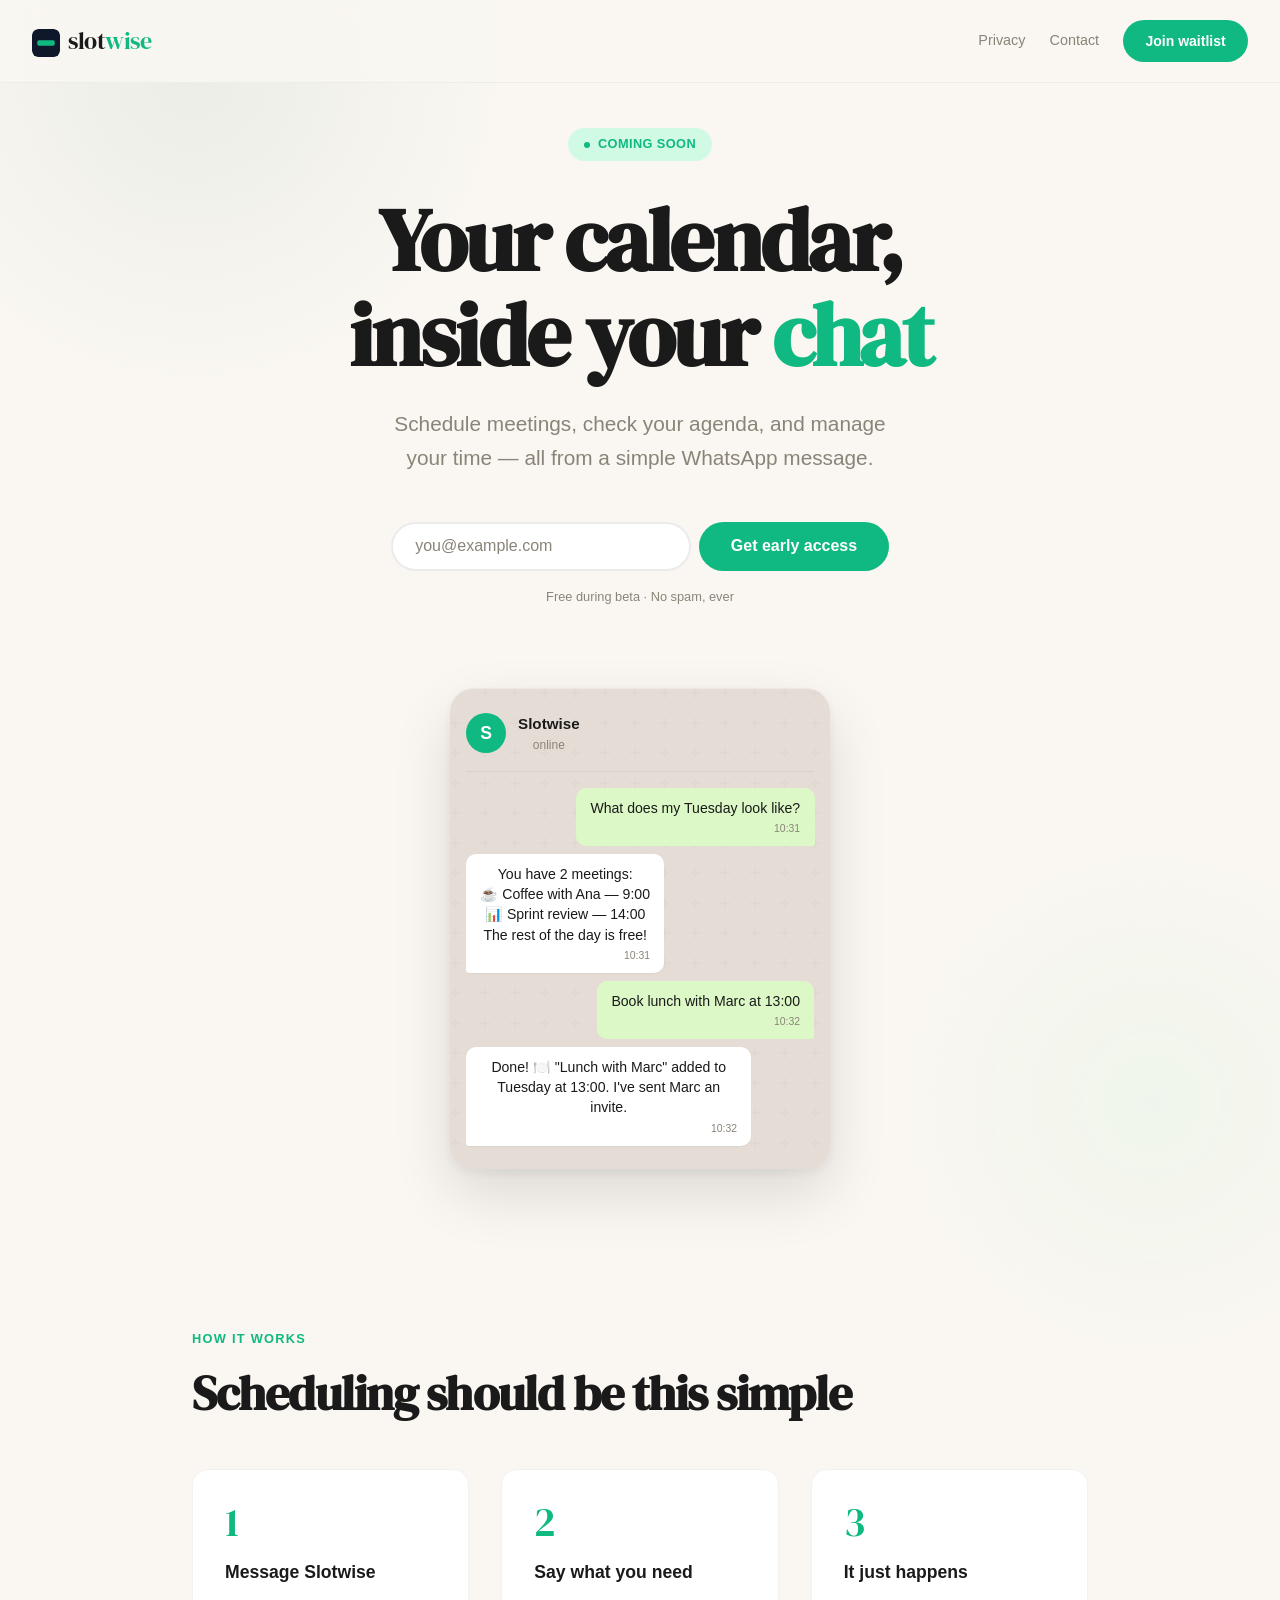
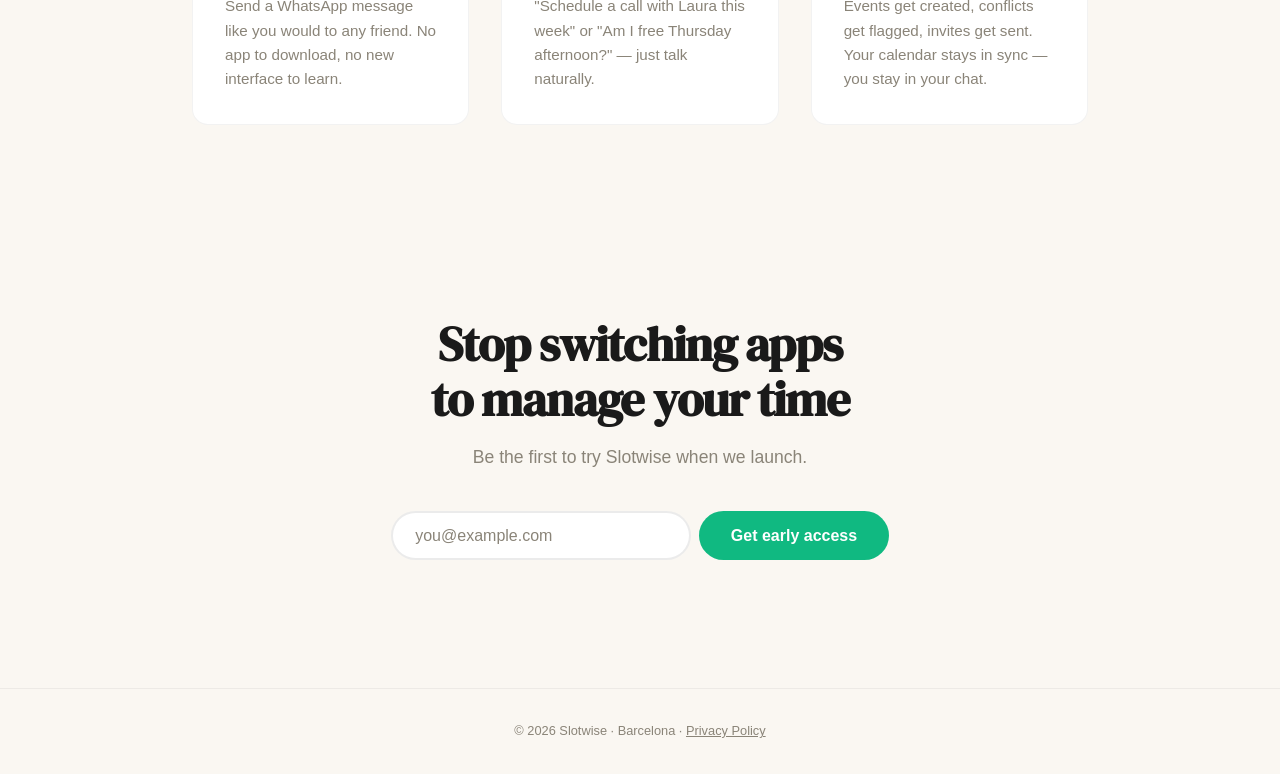
==== index.html @ 58f53f9e "Fix logo: inline SVG to avoid path issues on GitHub Pages Co-Authored-By: Claude Opus 4.6 <noreply@a" ====
<!DOCTYPE html>
<html lang="en">
<head>
<meta charset="UTF-8">
<meta name="viewport" content="width=device-width, initial-scale=1.0">
<title>Slotwise — Your calendar, inside your chat</title>
<meta name="description" content="Slotwise is a WhatsApp scheduling assistant that makes booking effortless. Join the waitlist.">
<link rel="preconnect" href="https://fonts.googleapis.com">
<link rel="preconnect" href="https://fonts.gstatic.com" crossorigin>
<link href="https://fonts.googleapis.com/css2?family=DM+Serif+Display&family=General+Sans:wght@400;500;600&display=swap" rel="stylesheet">
<style>
  *, *::before, *::after { margin: 0; padding: 0; box-sizing: border-box; }

  :root {
    --bg: #FAF7F2;
    --fg: #1A1A1A;
    --accent: #10B981;
    --accent-light: #D1FAE5;
    --accent-hover: #059669;
    --muted: #8A8478;
    --card: #FFFFFF;
    --chat-green: #DCF8C6;
    --chat-white: #FFFFFF;
    --radius: 16px;
    --font-display: 'DM Serif Display', serif;
    --font-body: 'General Sans', -apple-system, sans-serif;
  }

  html { scroll-behavior: smooth; }

  body {
    font-family: var(--font-body);
    background: var(--bg);
    color: var(--fg);
    line-height: 1.6;
    overflow-x: hidden;
  }

  /* ── NAV ── */
  nav {
    position: fixed;
    top: 0; left: 0; right: 0;
    z-index: 100;
    padding: 1.25rem 2rem;
    display: flex;
    align-items: center;
    justify-content: space-between;
    background: rgba(250, 247, 242, 0.85);
    backdrop-filter: blur(16px);
    -webkit-backdrop-filter: blur(16px);
    border-bottom: 1px solid rgba(0,0,0,0.04);
  }

  .logo {
    font-family: var(--font-display);
    font-size: 1.5rem;
    color: var(--fg);
    text-decoration: none;
    letter-spacing: -0.02em;
  }

  .logo span { color: var(--accent); }
  .logo-icon { width: 28px; height: 28px; vertical-align: middle; margin-right: 0.5rem; border-radius: 6px; }

  .nav-links {
    display: flex;
    align-items: center;
    gap: 1.5rem;
  }

  .nav-link {
    font-family: var(--font-body);
    font-size: 0.9rem;
    font-weight: 500;
    color: var(--muted);
    text-decoration: none;
    transition: color 0.2s;
  }
  .nav-link:hover { color: var(--fg); }

  .nav-cta {
    font-family: var(--font-body);
    font-weight: 600;
    font-size: 0.875rem;
    background: var(--accent);
    color: #fff;
    border: none;
    padding: 0.6rem 1.4rem;
    border-radius: 100px;
    cursor: pointer;
    text-decoration: none;
    transition: background 0.2s, transform 0.15s;
  }

  .nav-cta:hover { background: var(--accent-hover); transform: translateY(-1px); }

  /* ── HERO ── */
  .hero {
    min-height: 100vh;
    display: flex;
    flex-direction: column;
    align-items: center;
    justify-content: center;
    text-align: center;
    padding: 8rem 2rem 4rem;
    position: relative;
  }

  .hero::before {
    content: '';
    position: absolute;
    top: -20%; left: -10%;
    width: 50vw; height: 50vw;
    background: radial-gradient(circle, rgba(45,106,79,0.07) 0%, transparent 70%);
    border-radius: 50%;
    pointer-events: none;
    animation: drift 20s ease-in-out infinite;
  }

  .hero::after {
    content: '';
    position: absolute;
    bottom: -10%; right: -10%;
    width: 40vw; height: 40vw;
    background: radial-gradient(circle, rgba(216,243,220,0.3) 0%, transparent 70%);
    border-radius: 50%;
    pointer-events: none;
    animation: drift 25s ease-in-out infinite reverse;
  }

  @keyframes drift {
    0%, 100% { transform: translate(0, 0); }
    50% { transform: translate(30px, -20px); }
  }

  .badge {
    display: inline-flex;
    align-items: center;
    gap: 0.5rem;
    background: var(--accent-light);
    color: var(--accent);
    font-weight: 600;
    font-size: 0.8rem;
    padding: 0.4rem 1rem;
    border-radius: 100px;
    margin-bottom: 2rem;
    letter-spacing: 0.03em;
    text-transform: uppercase;
    animation: fadeUp 0.6s ease both;
  }

  .badge::before {
    content: '';
    width: 6px; height: 6px;
    background: var(--accent);
    border-radius: 50%;
    animation: pulse 2s ease-in-out infinite;
  }

  @keyframes pulse {
    0%, 100% { opacity: 1; transform: scale(1); }
    50% { opacity: 0.5; transform: scale(1.4); }
  }

  h1 {
    font-family: var(--font-display);
    font-size: clamp(2.8rem, 7vw, 5.5rem);
    line-height: 1.08;
    letter-spacing: -0.03em;
    max-width: 800px;
    margin-bottom: 1.5rem;
    animation: fadeUp 0.6s 0.1s ease both;
  }

  h1 em {
    font-style: normal;
    color: var(--accent);
  }

  .hero-sub {
    font-size: clamp(1.05rem, 2vw, 1.3rem);
    color: var(--muted);
    max-width: 520px;
    margin-bottom: 3rem;
    animation: fadeUp 0.6s 0.2s ease both;
  }

  @keyframes fadeUp {
    from { opacity: 0; transform: translateY(24px); }
    to { opacity: 1; transform: translateY(0); }
  }

  /* ── WAITLIST FORM ── */
  .waitlist-form {
    display: flex;
    gap: 0.5rem;
    animation: fadeUp 0.6s 0.3s ease both;
    position: relative;
    z-index: 2;
  }

  .waitlist-form input {
    font-family: var(--font-body);
    font-size: 1rem;
    padding: 0.85rem 1.4rem;
    border: 2px solid rgba(0,0,0,0.08);
    border-radius: 100px;
    background: var(--card);
    color: var(--fg);
    width: 300px;
    outline: none;
    transition: border-color 0.2s, box-shadow 0.2s;
  }

  .waitlist-form input:focus {
    border-color: var(--accent);
    box-shadow: 0 0 0 4px rgba(45,106,79,0.1);
  }

  .waitlist-form input::placeholder { color: var(--muted); }

  .waitlist-form button {
    font-family: var(--font-body);
    font-weight: 600;
    font-size: 1rem;
    padding: 0.85rem 2rem;
    background: var(--accent);
    color: #fff;
    border: none;
    border-radius: 100px;
    cursor: pointer;
    transition: background 0.2s, transform 0.15s;
    white-space: nowrap;
  }

  .waitlist-form button:hover {
    background: var(--accent-hover);
    transform: translateY(-1px);
  }

  .form-note {
    font-size: 0.8rem;
    color: var(--muted);
    margin-top: 1rem;
    animation: fadeUp 0.6s 0.4s ease both;
  }

  .success-msg {
    display: none;
    background: var(--accent-light);
    color: var(--accent-hover);
    font-weight: 600;
    padding: 0.85rem 2rem;
    border-radius: 100px;
    font-size: 1rem;
    animation: fadeUp 0.3s ease both;
  }

  /* ── CHAT MOCKUP ── */
  .chat-preview {
    margin-top: 5rem;
    animation: fadeUp 0.6s 0.5s ease both;
    position: relative;
    z-index: 2;
  }

  .phone-frame {
    background: #E5DDD5;
    border-radius: 24px;
    padding: 1.5rem 1rem;
    max-width: 380px;
    margin: 0 auto;
    box-shadow:
      0 25px 60px rgba(0,0,0,0.12),
      0 4px 12px rgba(0,0,0,0.06),
      inset 0 1px 0 rgba(255,255,255,0.3);
    position: relative;
    overflow: hidden;
  }

  .phone-frame::before {
    content: '';
    position: absolute;
    inset: 0;
    background: url("data:image/svg+xml,%3Csvg width='60' height='60' viewBox='0 0 60 60' xmlns='http://www.w3.org/2000/svg'%3E%3Cg fill='none' fill-rule='evenodd'%3E%3Cg fill='%23000' fill-opacity='0.02'%3E%3Cpath d='M36 34v-4h-2v4h-4v2h4v4h2v-4h4v-2h-4zm0-30V0h-2v4h-4v2h4v4h2V6h4V4h-4zM6 34v-4H4v4H0v2h4v4h2v-4h4v-2H6zM6 4V0H4v4H0v2h4v4h2V6h4V4H6z'/%3E%3C/g%3E%3C/g%3E%3C/svg%3E");
    pointer-events: none;
  }

  .chat-header {
    display: flex;
    align-items: center;
    gap: 0.75rem;
    padding-bottom: 1rem;
    border-bottom: 1px solid rgba(0,0,0,0.06);
    margin-bottom: 1rem;
    position: relative;
  }

  .chat-avatar {
    width: 40px; height: 40px;
    background: var(--accent);
    border-radius: 50%;
    display: flex;
    align-items: center;
    justify-content: center;
    font-size: 1.1rem;
    color: #fff;
    font-weight: 600;
  }

  .chat-name {
    font-weight: 600;
    font-size: 0.95rem;
    color: var(--fg);
  }

  .chat-status {
    font-size: 0.75rem;
    color: var(--muted);
  }

  .messages { display: flex; flex-direction: column; gap: 0.5rem; }

  .msg {
    padding: 0.6rem 0.9rem;
    border-radius: 10px;
    font-size: 0.88rem;
    line-height: 1.45;
    max-width: 82%;
    position: relative;
    opacity: 0;
    animation: msgAppear 0.4s ease both;
  }

  .msg-user {
    background: var(--chat-green);
    align-self: flex-end;
    border-bottom-right-radius: 3px;
  }

  .msg-bot {
    background: var(--chat-white);
    align-self: flex-start;
    border-bottom-left-radius: 3px;
    box-shadow: 0 1px 1px rgba(0,0,0,0.04);
  }

  .msg:nth-child(1) { animation-delay: 0.8s; }
  .msg:nth-child(2) { animation-delay: 1.6s; }
  .msg:nth-child(3) { animation-delay: 2.6s; }
  .msg:nth-child(4) { animation-delay: 3.6s; }

  .msg-time {
    font-size: 0.65rem;
    color: var(--muted);
    text-align: right;
    margin-top: 0.2rem;
  }

  @keyframes msgAppear {
    from { opacity: 0; transform: translateY(8px) scale(0.97); }
    to { opacity: 1; transform: translateY(0) scale(1); }
  }

  /* ── HOW IT WORKS ── */
  .section {
    padding: 6rem 2rem;
    max-width: 960px;
    margin: 0 auto;
  }

  .section-label {
    font-weight: 600;
    font-size: 0.8rem;
    text-transform: uppercase;
    letter-spacing: 0.1em;
    color: var(--accent);
    margin-bottom: 1rem;
  }

  h2 {
    font-family: var(--font-display);
    font-size: clamp(2rem, 4vw, 3rem);
    letter-spacing: -0.02em;
    margin-bottom: 3rem;
    line-height: 1.15;
  }

  .steps {
    display: grid;
    grid-template-columns: repeat(auto-fit, minmax(250px, 1fr));
    gap: 2rem;
  }

  .step {
    background: var(--card);
    padding: 2rem;
    border-radius: var(--radius);
    border: 1px solid rgba(0,0,0,0.05);
    transition: transform 0.2s, box-shadow 0.2s;
  }

  .step:hover {
    transform: translateY(-4px);
    box-shadow: 0 12px 32px rgba(0,0,0,0.06);
  }

  .step-num {
    font-family: var(--font-display);
    font-size: 2.5rem;
    color: var(--accent);
    line-height: 1;
    margin-bottom: 1rem;
  }

  .step h3 {
    font-weight: 600;
    font-size: 1.1rem;
    margin-bottom: 0.5rem;
  }

  .step p {
    color: var(--muted);
    font-size: 0.95rem;
  }

  /* ── BOTTOM CTA ── */
  .bottom-cta {
    text-align: center;
    padding: 6rem 2rem 8rem;
  }

  .bottom-cta h2 {
    margin-bottom: 1rem;
  }

  .bottom-cta p {
    color: var(--muted);
    font-size: 1.1rem;
    margin-bottom: 2.5rem;
  }

  /* ── FOOTER ── */
  footer {
    text-align: center;
    padding: 2rem;
    font-size: 0.8rem;
    color: var(--muted);
    border-top: 1px solid rgba(0,0,0,0.05);
  }

  /* ── RESPONSIVE ── */
  @media (max-width: 600px) {
    .waitlist-form {
      flex-direction: column;
      width: 100%;
      max-width: 340px;
    }
    .waitlist-form input { width: 100%; }
    .phone-frame { max-width: 320px; }
    nav { padding: 1rem 1.25rem; }
  }
</style>
</head>
<body>

<nav>
  <a href="#" class="logo"><svg class="logo-icon" xmlns="http://www.w3.org/2000/svg" viewBox="0 0 80 80" width="28" height="28" role="img" aria-label="Slotwise"><rect width="80" height="80" rx="18" fill="#0F172A"/><rect x="15" y="32" width="50" height="16" rx="5" fill="#10B981"/></svg>slot<span>wise</span></a>
  <div class="nav-links">
    <a href="/privacy.html" class="nav-link">Privacy</a>
    <a href="/contact.html" class="nav-link">Contact</a>
    <a href="#waitlist" class="nav-cta">Join waitlist</a>
  </div>
</nav>

<section class="hero">
  <div class="badge">Coming soon</div>
  <h1>Your calendar,<br>inside your <em>chat</em></h1>
  <p class="hero-sub">Schedule meetings, check your agenda, and manage your time — all from a simple WhatsApp message.</p>

  <div id="waitlist">
    <form class="waitlist-form" id="waitlistForm" action="https://formspree.io/f/mpqoezrb" method="POST">
      <input type="email" name="email" placeholder="you@example.com" required autocomplete="email">
      <button type="submit">Get early access</button>
    </form>
    <div class="success-msg" id="successMsg">You're on the list! We'll be in touch soon.</div>
  </div>
  <p class="form-note">Free during beta · No spam, ever</p>

  <div class="chat-preview">
    <div class="phone-frame">
      <div class="chat-header">
        <div class="chat-avatar">S</div>
        <div>
          <div class="chat-name">Slotwise</div>
          <div class="chat-status">online</div>
        </div>
      </div>
      <div class="messages">
        <div class="msg msg-user">What does my Tuesday look like?<div class="msg-time">10:31</div></div>
        <div class="msg msg-bot">You have 2 meetings:<br>☕ Coffee with Ana — 9:00<br>📊 Sprint review — 14:00<br>The rest of the day is free!<div class="msg-time">10:31</div></div>
        <div class="msg msg-user">Book lunch with Marc at 13:00<div class="msg-time">10:32</div></div>
        <div class="msg msg-bot">Done! 🍽️ "Lunch with Marc" added to Tuesday at 13:00. I've sent Marc an invite.<div class="msg-time">10:32</div></div>
      </div>
    </div>
  </div>
</section>

<section class="section">
  <div class="section-label">How it works</div>
  <h2>Scheduling should be this simple</h2>
  <div class="steps">
    <div class="step">
      <div class="step-num">1</div>
      <h3>Message Slotwise</h3>
      <p>Send a WhatsApp message like you would to any friend. No app to download, no new interface to learn.</p>
    </div>
    <div class="step">
      <div class="step-num">2</div>
      <h3>Say what you need</h3>
      <p>"Schedule a call with Laura this week" or "Am I free Thursday afternoon?" — just talk naturally.</p>
    </div>
    <div class="step">
      <div class="step-num">3</div>
      <h3>It just happens</h3>
      <p>Events get created, conflicts get flagged, invites get sent. Your calendar stays in sync — you stay in your chat.</p>
    </div>
  </div>
</section>

<section class="bottom-cta">
  <h2>Stop switching apps<br>to manage your time</h2>
  <p>Be the first to try Slotwise when we launch.</p>
  <form class="waitlist-form" style="justify-content: center; animation: none;" id="waitlistForm2" action="https://formspree.io/f/mpqoezrb" method="POST">
    <input type="email" name="email" placeholder="you@example.com" required autocomplete="email">
    <button type="submit">Get early access</button>
  </form>
  <div class="success-msg" id="successMsg2" style="margin-top:1rem;">You're on the list! We'll be in touch soon.</div>
</section>

<footer>
  &copy; 2026 Slotwise · Barcelona · <a href="/privacy.html" style="color: #8A8478;">Privacy Policy</a>
</footer>

<script>
  // Handle form submissions with fetch (no page reload)
  function handleForm(formId, msgId) {
    const form = document.getElementById(formId);
    const msg = document.getElementById(msgId);

    form.addEventListener('submit', async (e) => {
      e.preventDefault();
      const data = new FormData(form);

      try {
        const res = await fetch(form.action, {
          method: 'POST',
          body: data,
          headers: { 'Accept': 'application/json' }
        });

        if (res.ok) {
          form.style.display = 'none';
          msg.style.display = 'inline-block';
        } else {
          alert('Something went wrong — please try again.');
        }
      } catch {
        alert('Something went wrong — please try again.');
      }
    });
  }

  handleForm('waitlistForm', 'successMsg');
  handleForm('waitlistForm2', 'successMsg2');
</script>

</body>
</html>
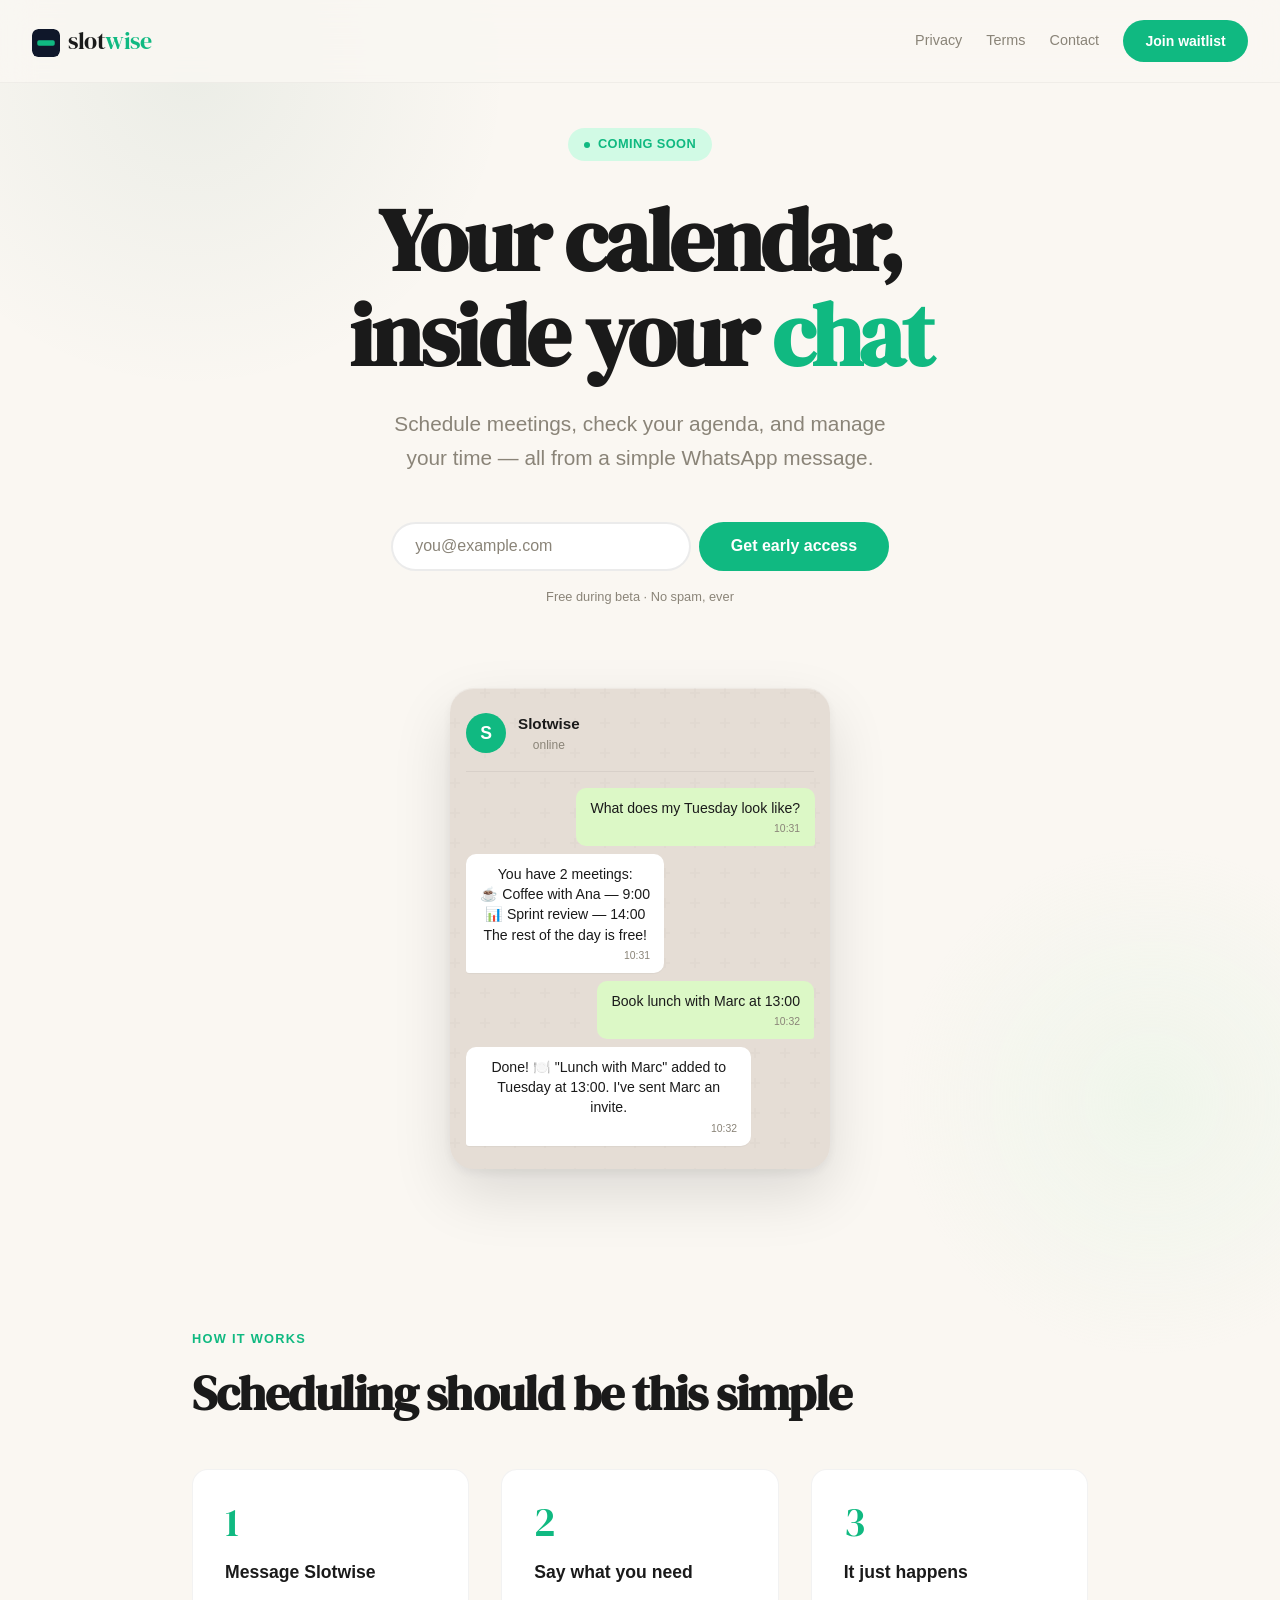
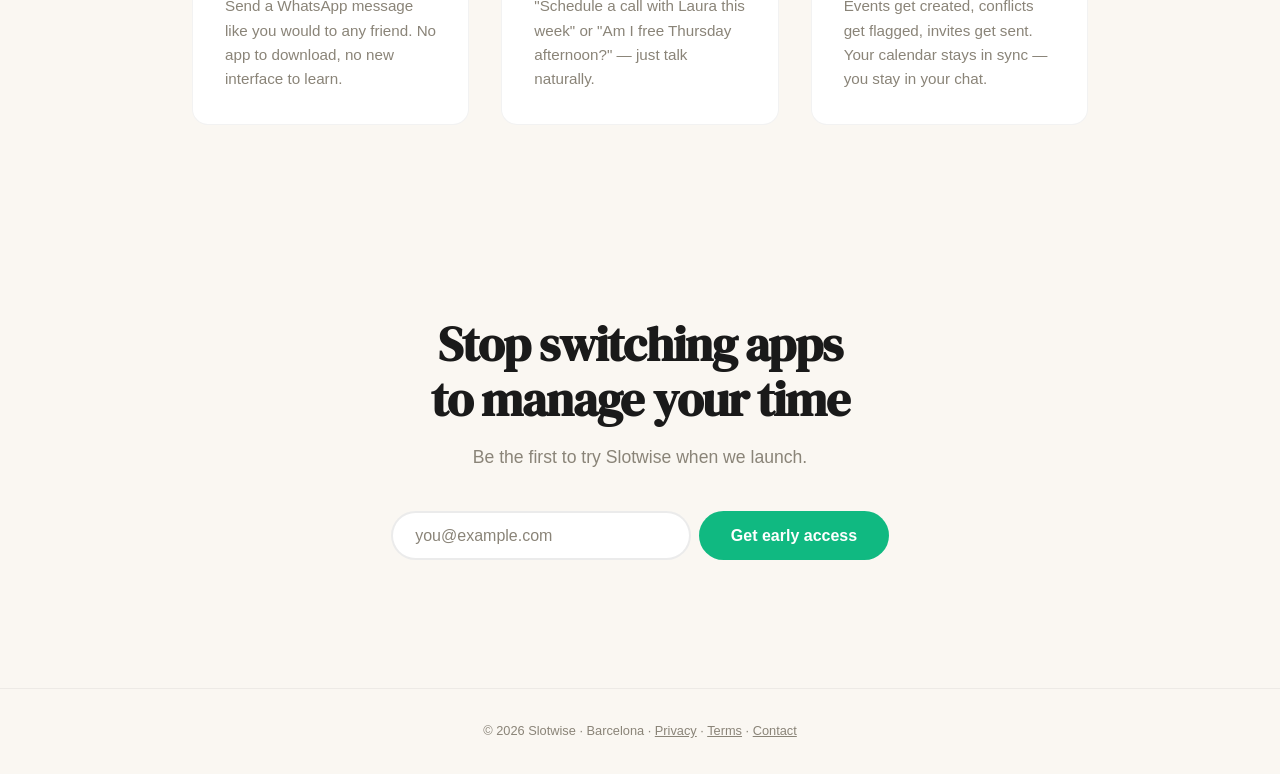
==== commit d07acd49: "Add Terms of Use page and update nav/footer links across all pages Co-Authored-By: Claude Opus 4.6 <" ====
--- a/index.html
+++ b/index.html
@@ -468,6 +468,7 @@
   <a href="#" class="logo"><svg class="logo-icon" xmlns="http://www.w3.org/2000/svg" viewBox="0 0 80 80" width="28" height="28" role="img" aria-label="Slotwise"><rect width="80" height="80" rx="18" fill="#0F172A"/><rect x="15" y="32" width="50" height="16" rx="5" fill="#10B981"/></svg>slot<span>wise</span></a>
   <div class="nav-links">
     <a href="/privacy.html" class="nav-link">Privacy</a>
+    <a href="/terms.html" class="nav-link">Terms</a>
     <a href="/contact.html" class="nav-link">Contact</a>
     <a href="#waitlist" class="nav-cta">Join waitlist</a>
   </div>
@@ -539,7 +540,7 @@
 </section>
 
 <footer>
-  &copy; 2026 Slotwise · Barcelona · <a href="/privacy.html" style="color: #8A8478;">Privacy Policy</a>
+  &copy; 2026 Slotwise · Barcelona · <a href="/privacy.html" style="color: #8A8478;">Privacy</a> · <a href="/terms.html" style="color: #8A8478;">Terms</a> · <a href="/contact.html" style="color: #8A8478;">Contact</a>
 </footer>
 
 <script>
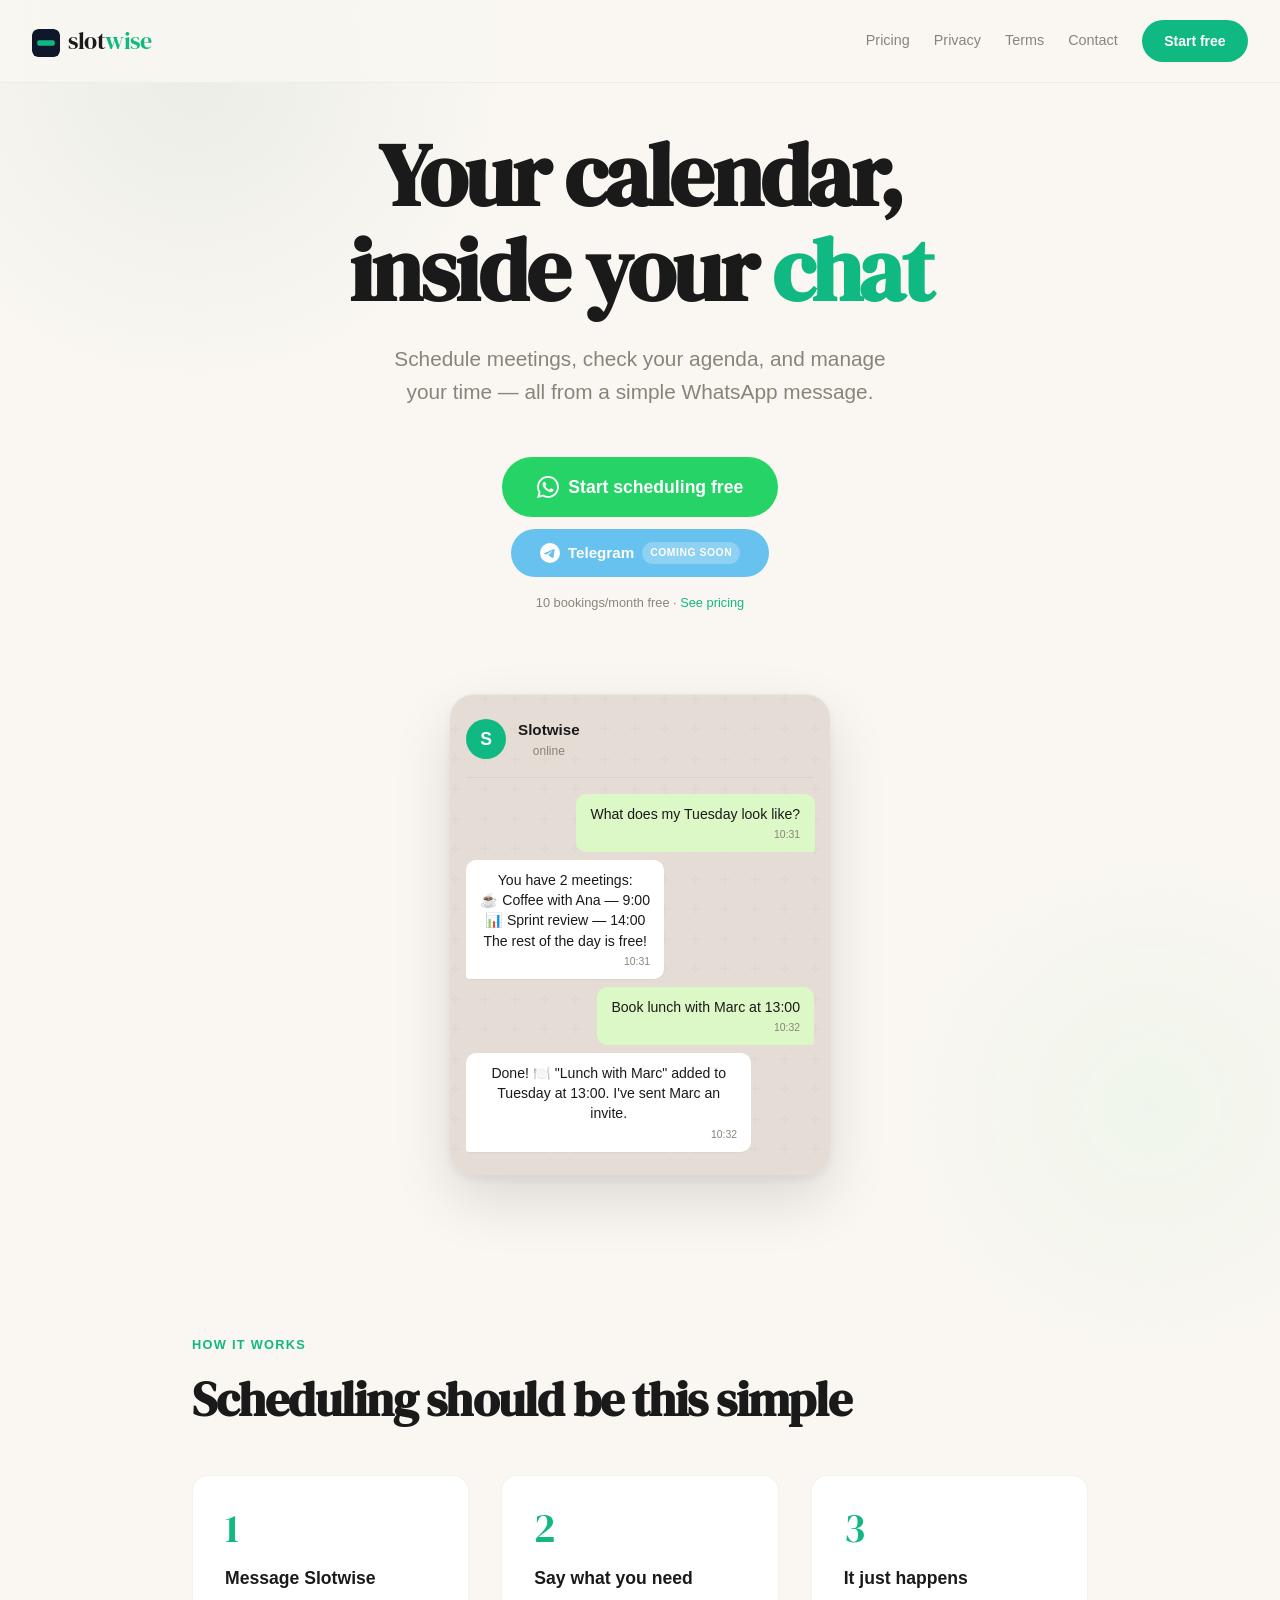
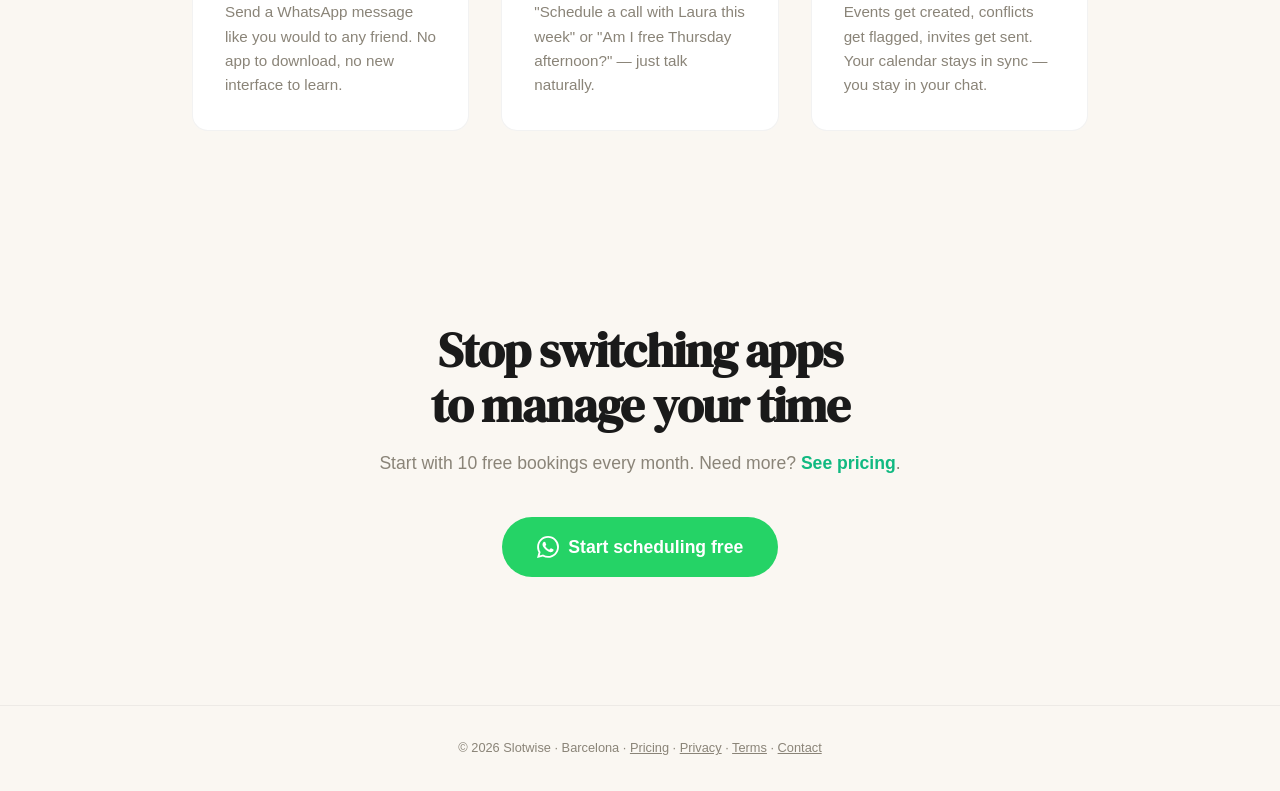
==== commit b79f9e67: "Add WhatsApp CTA, pricing page, and Telegram coming-soon button Replace waitlist email forms with lo" ====
--- a/index.html
+++ b/index.html
@@ -133,33 +133,48 @@
     50% { transform: translate(30px, -20px); }
   }
 
-  .badge {
+  .cta-group {
+    display: flex;
+    flex-direction: column;
+    align-items: center;
+    gap: 0.75rem;
+    animation: fadeUp 0.6s 0.3s ease both;
+    position: relative;
+    z-index: 2;
+  }
+
+  .tg-cta {
     display: inline-flex;
     align-items: center;
     gap: 0.5rem;
-    background: var(--accent-light);
-    color: var(--accent);
-    font-weight: 600;
-    font-size: 0.8rem;
-    padding: 0.4rem 1rem;
+    font-family: var(--font-body);
+    font-weight: 600;
+    font-size: 0.95rem;
+    padding: 0.75rem 1.8rem;
+    background: #2AABEE;
+    color: #fff;
+    border: none;
     border-radius: 100px;
-    margin-bottom: 2rem;
-    letter-spacing: 0.03em;
+    cursor: default;
+    text-decoration: none;
+    opacity: 0.7;
+    position: relative;
+  }
+
+  .tg-cta svg {
+    width: 20px;
+    height: 20px;
+    fill: currentColor;
+  }
+
+  .tg-cta .tg-badge {
+    font-size: 0.65rem;
+    font-weight: 600;
     text-transform: uppercase;
-    animation: fadeUp 0.6s ease both;
-  }
-
-  .badge::before {
-    content: '';
-    width: 6px; height: 6px;
-    background: var(--accent);
-    border-radius: 50%;
-    animation: pulse 2s ease-in-out infinite;
-  }
-
-  @keyframes pulse {
-    0%, 100% { opacity: 1; transform: scale(1); }
-    50% { opacity: 0.5; transform: scale(1.4); }
+    letter-spacing: 0.05em;
+    background: rgba(255,255,255,0.25);
+    padding: 0.15rem 0.5rem;
+    border-radius: 100px;
   }
 
   h1 {
@@ -190,52 +205,37 @@
     to { opacity: 1; transform: translateY(0); }
   }
 
-  /* ── WAITLIST FORM ── */
-  .waitlist-form {
-    display: flex;
-    gap: 0.5rem;
-    animation: fadeUp 0.6s 0.3s ease both;
-    position: relative;
-    z-index: 2;
-  }
-
-  .waitlist-form input {
+  /* ── CTA BUTTON ── */
+  .wa-cta {
+    display: inline-flex;
+    align-items: center;
+    gap: 0.6rem;
     font-family: var(--font-body);
-    font-size: 1rem;
-    padding: 0.85rem 1.4rem;
-    border: 2px solid rgba(0,0,0,0.08);
-    border-radius: 100px;
-    background: var(--card);
-    color: var(--fg);
-    width: 300px;
-    outline: none;
-    transition: border-color 0.2s, box-shadow 0.2s;
-  }
-
-  .waitlist-form input:focus {
-    border-color: var(--accent);
-    box-shadow: 0 0 0 4px rgba(45,106,79,0.1);
-  }
-
-  .waitlist-form input::placeholder { color: var(--muted); }
-
-  .waitlist-form button {
-    font-family: var(--font-body);
-    font-weight: 600;
-    font-size: 1rem;
-    padding: 0.85rem 2rem;
-    background: var(--accent);
+    font-weight: 600;
+    font-size: 1.1rem;
+    padding: 1rem 2.2rem;
+    background: #25D366;
     color: #fff;
     border: none;
     border-radius: 100px;
     cursor: pointer;
-    transition: background 0.2s, transform 0.15s;
-    white-space: nowrap;
-  }
-
-  .waitlist-form button:hover {
-    background: var(--accent-hover);
-    transform: translateY(-1px);
+    text-decoration: none;
+    transition: background 0.2s, transform 0.15s, box-shadow 0.2s;
+    animation: fadeUp 0.6s 0.3s ease both;
+    position: relative;
+    z-index: 2;
+  }
+
+  .wa-cta:hover {
+    background: #1ebe5d;
+    transform: translateY(-2px);
+    box-shadow: 0 8px 24px rgba(37, 211, 102, 0.3);
+  }
+
+  .wa-cta svg {
+    width: 22px;
+    height: 22px;
+    fill: currentColor;
   }
 
   .form-note {
@@ -243,17 +243,6 @@
     color: var(--muted);
     margin-top: 1rem;
     animation: fadeUp 0.6s 0.4s ease both;
-  }
-
-  .success-msg {
-    display: none;
-    background: var(--accent-light);
-    color: var(--accent-hover);
-    font-weight: 600;
-    padding: 0.85rem 2rem;
-    border-radius: 100px;
-    font-size: 1rem;
-    animation: fadeUp 0.3s ease both;
   }
 
   /* ── CHAT MOCKUP ── */
@@ -451,12 +440,6 @@
 
   /* ── RESPONSIVE ── */
   @media (max-width: 600px) {
-    .waitlist-form {
-      flex-direction: column;
-      width: 100%;
-      max-width: 340px;
-    }
-    .waitlist-form input { width: 100%; }
     .phone-frame { max-width: 320px; }
     nav { padding: 1rem 1.25rem; }
   }
@@ -467,26 +450,29 @@
 <nav>
   <a href="#" class="logo"><svg class="logo-icon" xmlns="http://www.w3.org/2000/svg" viewBox="0 0 80 80" width="28" height="28" role="img" aria-label="Slotwise"><rect width="80" height="80" rx="18" fill="#0F172A"/><rect x="15" y="32" width="50" height="16" rx="5" fill="#10B981"/></svg>slot<span>wise</span></a>
   <div class="nav-links">
+    <a href="/pricing.html" class="nav-link">Pricing</a>
     <a href="/privacy.html" class="nav-link">Privacy</a>
     <a href="/terms.html" class="nav-link">Terms</a>
     <a href="/contact.html" class="nav-link">Contact</a>
-    <a href="#waitlist" class="nav-cta">Join waitlist</a>
+    <a href="#" class="nav-cta" onclick="window.open(getWhatsAppLink(),'_blank');return false">Start free</a>
   </div>
 </nav>
 
 <section class="hero">
-  <div class="badge">Coming soon</div>
   <h1>Your calendar,<br>inside your <em>chat</em></h1>
   <p class="hero-sub">Schedule meetings, check your agenda, and manage your time — all from a simple WhatsApp message.</p>
 
-  <div id="waitlist">
-    <form class="waitlist-form" id="waitlistForm" action="https://formspree.io/f/mpqoezrb" method="POST">
-      <input type="email" name="email" placeholder="you@example.com" required autocomplete="email">
-      <button type="submit">Get early access</button>
-    </form>
-    <div class="success-msg" id="successMsg">You're on the list! We'll be in touch soon.</div>
+  <div class="cta-group">
+    <a href="#" class="wa-cta" onclick="window.open(getWhatsAppLink(),'_blank');return false">
+      <svg viewBox="0 0 24 24"><path d="M17.472 14.382c-.297-.149-1.758-.867-2.03-.967-.273-.099-.471-.148-.67.15-.197.297-.767.966-.94 1.164-.173.199-.347.223-.644.075-.297-.15-1.255-.463-2.39-1.475-.883-.788-1.48-1.761-1.653-2.059-.173-.297-.018-.458.13-.606.134-.133.298-.347.446-.52.149-.174.198-.298.298-.497.099-.198.05-.371-.025-.52-.075-.149-.669-1.612-.916-2.207-.242-.579-.487-.5-.669-.51-.173-.008-.371-.01-.57-.01-.198 0-.52.074-.792.372-.272.297-1.04 1.016-1.04 2.479 0 1.462 1.065 2.875 1.213 3.074.149.198 2.096 3.2 5.077 4.487.709.306 1.262.489 1.694.625.712.227 1.36.195 1.871.118.571-.085 1.758-.719 2.006-1.413.248-.694.248-1.289.173-1.413-.074-.124-.272-.198-.57-.347m-5.421 7.403h-.004a9.87 9.87 0 01-5.031-1.378l-.361-.214-3.741.982.998-3.648-.235-.374a9.86 9.86 0 01-1.51-5.26c.001-5.45 4.436-9.884 9.888-9.884 2.64 0 5.122 1.03 6.988 2.898a9.825 9.825 0 012.893 6.994c-.003 5.45-4.437 9.884-9.885 9.884m8.413-18.297A11.815 11.815 0 0012.05 0C5.495 0 .16 5.335.157 11.892c0 2.096.547 4.142 1.588 5.945L.057 24l6.305-1.654a11.882 11.882 0 005.683 1.448h.005c6.554 0 11.89-5.335 11.893-11.893a11.821 11.821 0 00-3.48-8.413z"/></svg>
+      Start scheduling free
+    </a>
+    <span class="tg-cta">
+      <svg viewBox="0 0 24 24"><path d="M11.944 0A12 12 0 0 0 0 12a12 12 0 0 0 12 12 12 12 0 0 0 12-12A12 12 0 0 0 12 0a12 12 0 0 0-.056 0zm4.962 7.224c.1-.002.321.023.465.14a.506.506 0 0 1 .171.325c.016.093.036.306.02.472-.18 1.898-.962 6.502-1.36 8.627-.168.9-.499 1.201-.82 1.23-.696.065-1.225-.46-1.9-.902-1.056-.693-1.653-1.124-2.678-1.8-1.185-.78-.417-1.21.258-1.91.177-.184 3.247-2.977 3.307-3.23.007-.032.014-.15-.056-.212s-.174-.041-.249-.024c-.106.024-1.793 1.14-5.061 3.345-.479.33-.913.49-1.302.48-.428-.008-1.252-.241-1.865-.44-.752-.245-1.349-.374-1.297-.789.027-.216.325-.437.893-.663 3.498-1.524 5.83-2.529 6.998-3.014 3.332-1.386 4.025-1.627 4.476-1.635z"/></svg>
+      Telegram <span class="tg-badge">Coming soon</span>
+    </span>
   </div>
-  <p class="form-note">Free during beta · No spam, ever</p>
+  <p class="form-note">10 bookings/month free · <a href="/pricing.html" style="color:var(--accent);text-decoration:none">See pricing</a></p>
 
   <div class="chat-preview">
     <div class="phone-frame">
@@ -531,49 +517,32 @@
 
 <section class="bottom-cta">
   <h2>Stop switching apps<br>to manage your time</h2>
-  <p>Be the first to try Slotwise when we launch.</p>
-  <form class="waitlist-form" style="justify-content: center; animation: none;" id="waitlistForm2" action="https://formspree.io/f/mpqoezrb" method="POST">
-    <input type="email" name="email" placeholder="you@example.com" required autocomplete="email">
-    <button type="submit">Get early access</button>
-  </form>
-  <div class="success-msg" id="successMsg2" style="margin-top:1rem;">You're on the list! We'll be in touch soon.</div>
+  <p>Start with 10 free bookings every month. Need more? <a href="/pricing.html" style="color:var(--accent);text-decoration:none;font-weight:600">See pricing</a>.</p>
+  <a href="#" class="wa-cta" style="animation:none" onclick="window.open(getWhatsAppLink(),'_blank');return false">
+    <svg viewBox="0 0 24 24"><path d="M17.472 14.382c-.297-.149-1.758-.867-2.03-.967-.273-.099-.471-.148-.67.15-.197.297-.767.966-.94 1.164-.173.199-.347.223-.644.075-.297-.15-1.255-.463-2.39-1.475-.883-.788-1.48-1.761-1.653-2.059-.173-.297-.018-.458.13-.606.134-.133.298-.347.446-.52.149-.174.198-.298.298-.497.099-.198.05-.371-.025-.52-.075-.149-.669-1.612-.916-2.207-.242-.579-.487-.5-.669-.51-.173-.008-.371-.01-.57-.01-.198 0-.52.074-.792.372-.272.297-1.04 1.016-1.04 2.479 0 1.462 1.065 2.875 1.213 3.074.149.198 2.096 3.2 5.077 4.487.709.306 1.262.489 1.694.625.712.227 1.36.195 1.871.118.571-.085 1.758-.719 2.006-1.413.248-.694.248-1.289.173-1.413-.074-.124-.272-.198-.57-.347m-5.421 7.403h-.004a9.87 9.87 0 01-5.031-1.378l-.361-.214-3.741.982.998-3.648-.235-.374a9.86 9.86 0 01-1.51-5.26c.001-5.45 4.436-9.884 9.888-9.884 2.64 0 5.122 1.03 6.988 2.898a9.825 9.825 0 012.893 6.994c-.003 5.45-4.437 9.884-9.885 9.884m8.413-18.297A11.815 11.815 0 0012.05 0C5.495 0 .16 5.335.157 11.892c0 2.096.547 4.142 1.588 5.945L.057 24l6.305-1.654a11.882 11.882 0 005.683 1.448h.005c6.554 0 11.89-5.335 11.893-11.893a11.821 11.821 0 00-3.48-8.413z"/></svg>
+    Start scheduling free
+  </a>
 </section>
 
 <footer>
-  &copy; 2026 Slotwise · Barcelona · <a href="/privacy.html" style="color: #8A8478;">Privacy</a> · <a href="/terms.html" style="color: #8A8478;">Terms</a> · <a href="/contact.html" style="color: #8A8478;">Contact</a>
+  &copy; 2026 Slotwise · Barcelona · <a href="/pricing.html" style="color: #8A8478;">Pricing</a> · <a href="/privacy.html" style="color: #8A8478;">Privacy</a> · <a href="/terms.html" style="color: #8A8478;">Terms</a> · <a href="/contact.html" style="color: #8A8478;">Contact</a>
 </footer>
 
 <script>
-  // Handle form submissions with fetch (no page reload)
-  function handleForm(formId, msgId) {
-    const form = document.getElementById(formId);
-    const msg = document.getElementById(msgId);
-
-    form.addEventListener('submit', async (e) => {
-      e.preventDefault();
-      const data = new FormData(form);
-
-      try {
-        const res = await fetch(form.action, {
-          method: 'POST',
-          body: data,
-          headers: { 'Accept': 'application/json' }
-        });
-
-        if (res.ok) {
-          form.style.display = 'none';
-          msg.style.display = 'inline-block';
-        } else {
-          alert('Something went wrong — please try again.');
-        }
-      } catch {
-        alert('Something went wrong — please try again.');
-      }
-    });
-  }
-
-  handleForm('waitlistForm', 'successMsg');
-  handleForm('waitlistForm2', 'successMsg2');
+  function getWhatsAppLink() {
+    var lang = (navigator.language || 'en').split('-')[0];
+    var messages = {
+      es: 'Hola! Quiero probar Slotwise 👋',
+      ca: 'Hola! Vull provar el Slotwise 👋',
+      fr: 'Bonjour! Je veux essayer Slotwise 👋',
+      de: 'Hallo! Ich möchte Slotwise ausprobieren 👋',
+      pt: 'Olá! Quero experimentar o Slotwise 👋',
+      it: 'Ciao! Voglio provare Slotwise 👋',
+      en: 'Hi! I want to try Slotwise 👋'
+    };
+    var msg = messages[lang] || messages['en'];
+    return 'https://wa.me/34684482597?text=' + encodeURIComponent(msg);
+  }
 </script>
 
 </body>
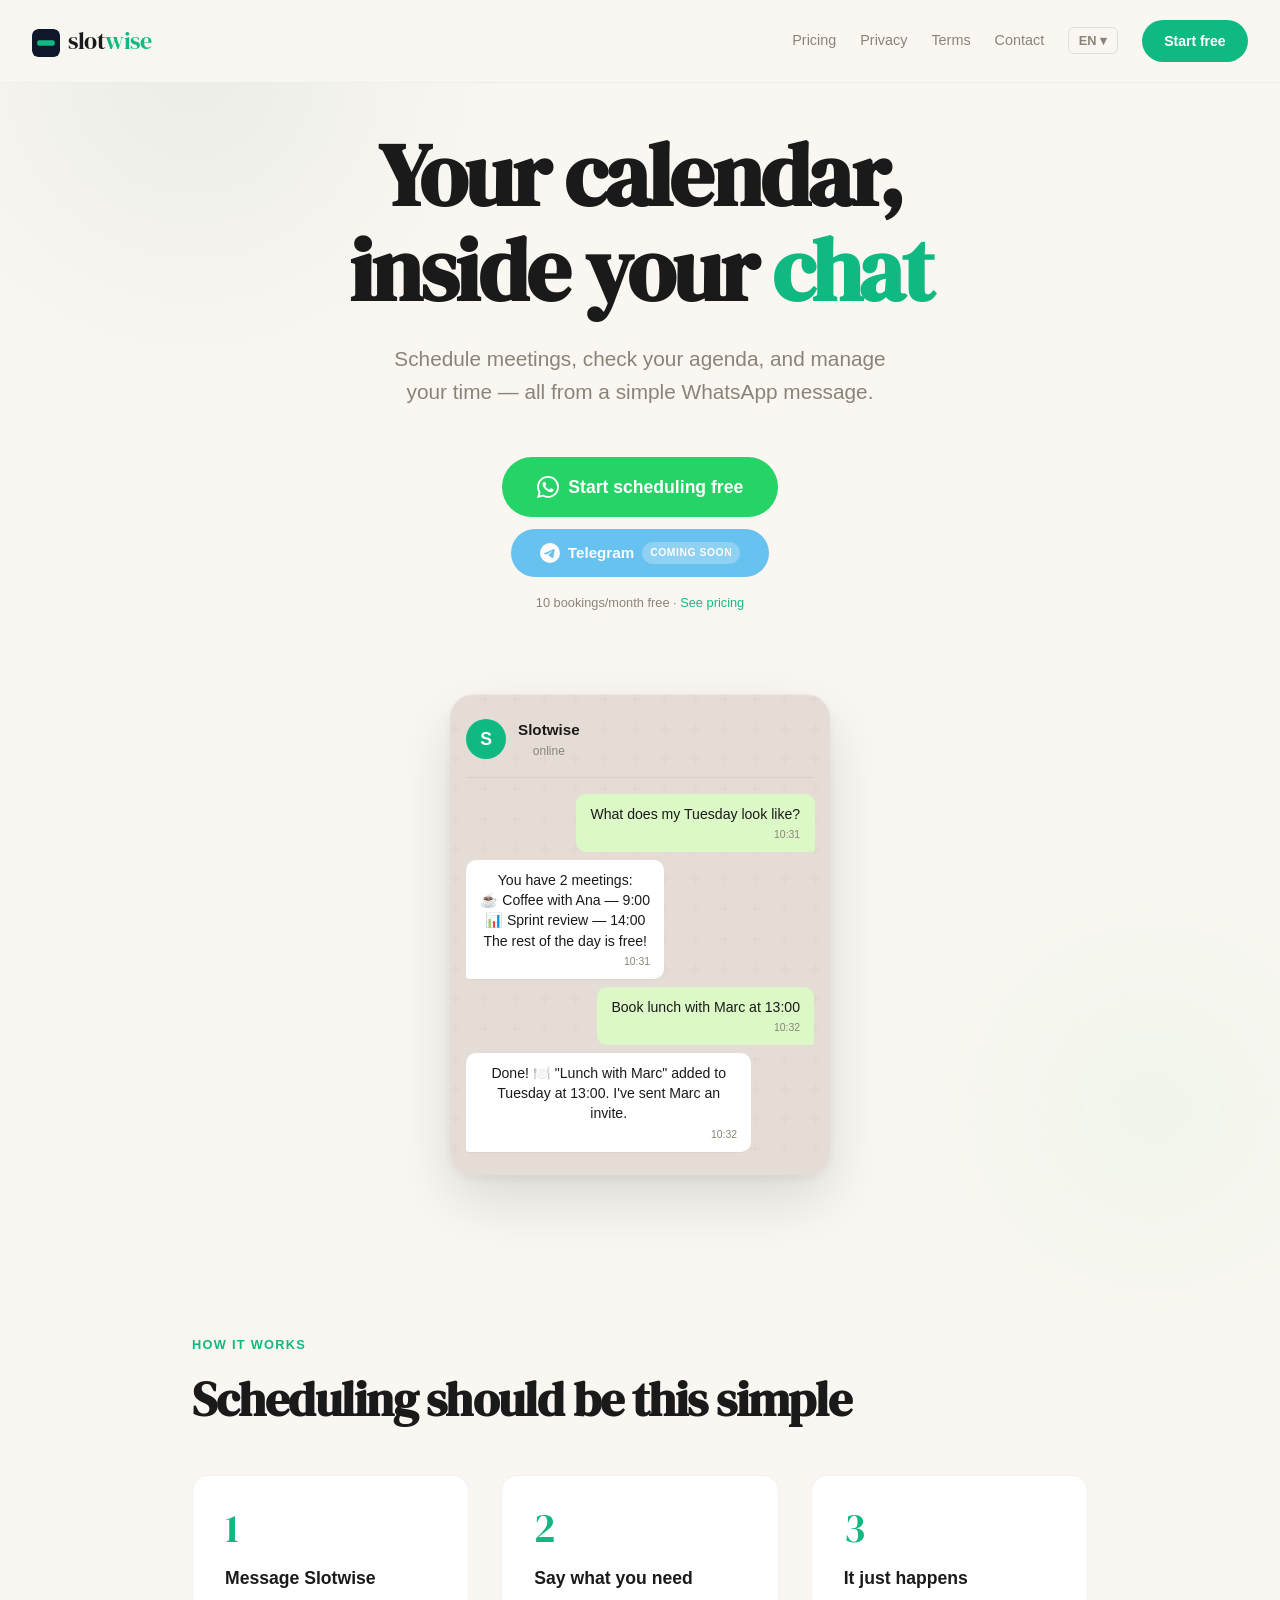
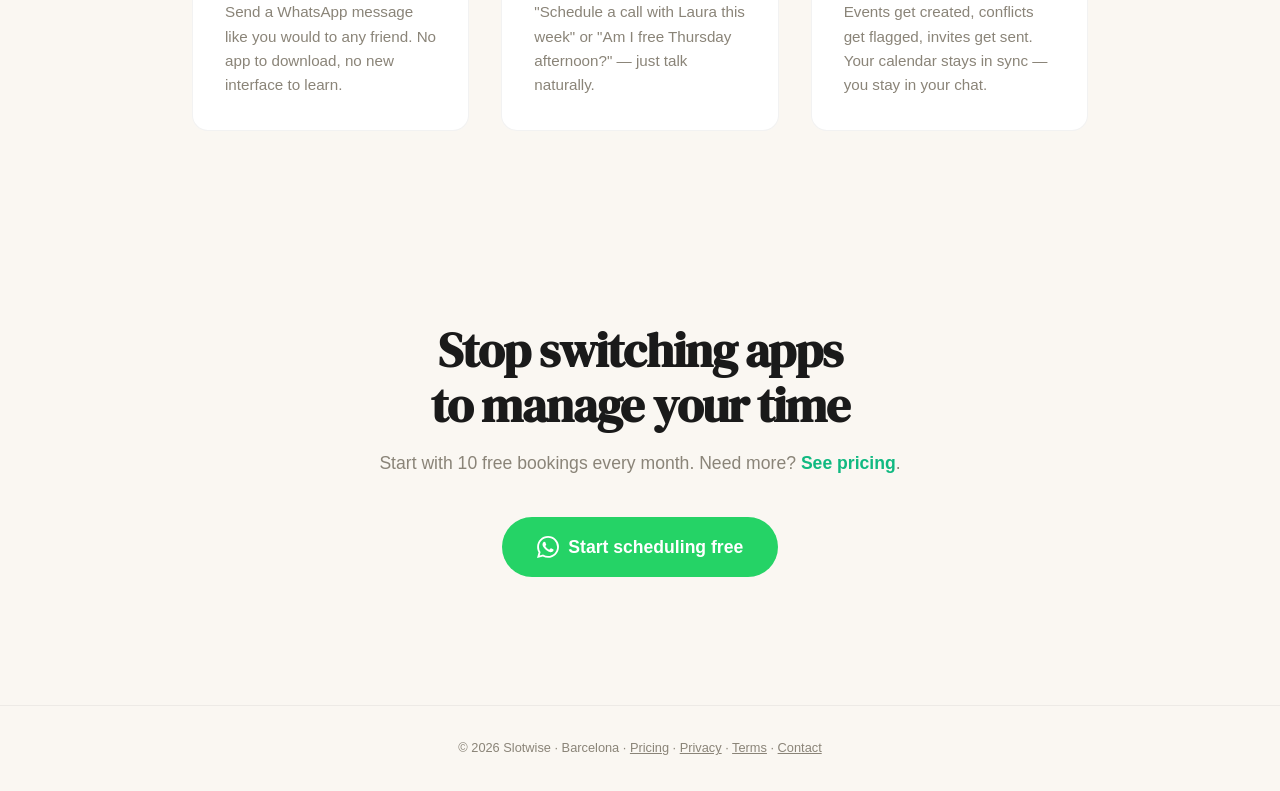
==== commit ef8c3c74: "Add multilanguage support (EN/FR/ES) with i18n engine Major refactor to support 3 languages with eas" ====
--- a/index.html
+++ b/index.html
@@ -1,478 +1,58 @@
 <!DOCTYPE html>
-<html lang="en">
+<html lang="en" data-i18n-title="page.title.index">
 <head>
 <meta charset="UTF-8">
 <meta name="viewport" content="width=device-width, initial-scale=1.0">
 <title>Slotwise — Your calendar, inside your chat</title>
-<meta name="description" content="Slotwise is a WhatsApp scheduling assistant that makes booking effortless. Join the waitlist.">
+<meta data-i18n-content="meta.description.index" name="description" content="Slotwise is a WhatsApp scheduling assistant that makes booking effortless. Join the waitlist.">
 <link rel="preconnect" href="https://fonts.googleapis.com">
 <link rel="preconnect" href="https://fonts.gstatic.com" crossorigin>
 <link href="https://fonts.googleapis.com/css2?family=DM+Serif+Display&family=General+Sans:wght@400;500;600&display=swap" rel="stylesheet">
-<style>
-  *, *::before, *::after { margin: 0; padding: 0; box-sizing: border-box; }
-
-  :root {
-    --bg: #FAF7F2;
-    --fg: #1A1A1A;
-    --accent: #10B981;
-    --accent-light: #D1FAE5;
-    --accent-hover: #059669;
-    --muted: #8A8478;
-    --card: #FFFFFF;
-    --chat-green: #DCF8C6;
-    --chat-white: #FFFFFF;
-    --radius: 16px;
-    --font-display: 'DM Serif Display', serif;
-    --font-body: 'General Sans', -apple-system, sans-serif;
-  }
-
-  html { scroll-behavior: smooth; }
-
-  body {
-    font-family: var(--font-body);
-    background: var(--bg);
-    color: var(--fg);
-    line-height: 1.6;
-    overflow-x: hidden;
-  }
-
-  /* ── NAV ── */
-  nav {
-    position: fixed;
-    top: 0; left: 0; right: 0;
-    z-index: 100;
-    padding: 1.25rem 2rem;
-    display: flex;
-    align-items: center;
-    justify-content: space-between;
-    background: rgba(250, 247, 242, 0.85);
-    backdrop-filter: blur(16px);
-    -webkit-backdrop-filter: blur(16px);
-    border-bottom: 1px solid rgba(0,0,0,0.04);
-  }
-
-  .logo {
-    font-family: var(--font-display);
-    font-size: 1.5rem;
-    color: var(--fg);
-    text-decoration: none;
-    letter-spacing: -0.02em;
-  }
-
-  .logo span { color: var(--accent); }
-  .logo-icon { width: 28px; height: 28px; vertical-align: middle; margin-right: 0.5rem; border-radius: 6px; }
-
-  .nav-links {
-    display: flex;
-    align-items: center;
-    gap: 1.5rem;
-  }
-
-  .nav-link {
-    font-family: var(--font-body);
-    font-size: 0.9rem;
-    font-weight: 500;
-    color: var(--muted);
-    text-decoration: none;
-    transition: color 0.2s;
-  }
-  .nav-link:hover { color: var(--fg); }
-
-  .nav-cta {
-    font-family: var(--font-body);
-    font-weight: 600;
-    font-size: 0.875rem;
-    background: var(--accent);
-    color: #fff;
-    border: none;
-    padding: 0.6rem 1.4rem;
-    border-radius: 100px;
-    cursor: pointer;
-    text-decoration: none;
-    transition: background 0.2s, transform 0.15s;
-  }
-
-  .nav-cta:hover { background: var(--accent-hover); transform: translateY(-1px); }
-
-  /* ── HERO ── */
-  .hero {
-    min-height: 100vh;
-    display: flex;
-    flex-direction: column;
-    align-items: center;
-    justify-content: center;
-    text-align: center;
-    padding: 8rem 2rem 4rem;
-    position: relative;
-  }
-
-  .hero::before {
-    content: '';
-    position: absolute;
-    top: -20%; left: -10%;
-    width: 50vw; height: 50vw;
-    background: radial-gradient(circle, rgba(45,106,79,0.07) 0%, transparent 70%);
-    border-radius: 50%;
-    pointer-events: none;
-    animation: drift 20s ease-in-out infinite;
-  }
-
-  .hero::after {
-    content: '';
-    position: absolute;
-    bottom: -10%; right: -10%;
-    width: 40vw; height: 40vw;
-    background: radial-gradient(circle, rgba(216,243,220,0.3) 0%, transparent 70%);
-    border-radius: 50%;
-    pointer-events: none;
-    animation: drift 25s ease-in-out infinite reverse;
-  }
-
-  @keyframes drift {
-    0%, 100% { transform: translate(0, 0); }
-    50% { transform: translate(30px, -20px); }
-  }
-
-  .cta-group {
-    display: flex;
-    flex-direction: column;
-    align-items: center;
-    gap: 0.75rem;
-    animation: fadeUp 0.6s 0.3s ease both;
-    position: relative;
-    z-index: 2;
-  }
-
-  .tg-cta {
-    display: inline-flex;
-    align-items: center;
-    gap: 0.5rem;
-    font-family: var(--font-body);
-    font-weight: 600;
-    font-size: 0.95rem;
-    padding: 0.75rem 1.8rem;
-    background: #2AABEE;
-    color: #fff;
-    border: none;
-    border-radius: 100px;
-    cursor: default;
-    text-decoration: none;
-    opacity: 0.7;
-    position: relative;
-  }
-
-  .tg-cta svg {
-    width: 20px;
-    height: 20px;
-    fill: currentColor;
-  }
-
-  .tg-cta .tg-badge {
-    font-size: 0.65rem;
-    font-weight: 600;
-    text-transform: uppercase;
-    letter-spacing: 0.05em;
-    background: rgba(255,255,255,0.25);
-    padding: 0.15rem 0.5rem;
-    border-radius: 100px;
-  }
-
-  h1 {
-    font-family: var(--font-display);
-    font-size: clamp(2.8rem, 7vw, 5.5rem);
-    line-height: 1.08;
-    letter-spacing: -0.03em;
-    max-width: 800px;
-    margin-bottom: 1.5rem;
-    animation: fadeUp 0.6s 0.1s ease both;
-  }
-
-  h1 em {
-    font-style: normal;
-    color: var(--accent);
-  }
-
-  .hero-sub {
-    font-size: clamp(1.05rem, 2vw, 1.3rem);
-    color: var(--muted);
-    max-width: 520px;
-    margin-bottom: 3rem;
-    animation: fadeUp 0.6s 0.2s ease both;
-  }
-
-  @keyframes fadeUp {
-    from { opacity: 0; transform: translateY(24px); }
-    to { opacity: 1; transform: translateY(0); }
-  }
-
-  /* ── CTA BUTTON ── */
-  .wa-cta {
-    display: inline-flex;
-    align-items: center;
-    gap: 0.6rem;
-    font-family: var(--font-body);
-    font-weight: 600;
-    font-size: 1.1rem;
-    padding: 1rem 2.2rem;
-    background: #25D366;
-    color: #fff;
-    border: none;
-    border-radius: 100px;
-    cursor: pointer;
-    text-decoration: none;
-    transition: background 0.2s, transform 0.15s, box-shadow 0.2s;
-    animation: fadeUp 0.6s 0.3s ease both;
-    position: relative;
-    z-index: 2;
-  }
-
-  .wa-cta:hover {
-    background: #1ebe5d;
-    transform: translateY(-2px);
-    box-shadow: 0 8px 24px rgba(37, 211, 102, 0.3);
-  }
-
-  .wa-cta svg {
-    width: 22px;
-    height: 22px;
-    fill: currentColor;
-  }
-
-  .form-note {
-    font-size: 0.8rem;
-    color: var(--muted);
-    margin-top: 1rem;
-    animation: fadeUp 0.6s 0.4s ease both;
-  }
-
-  /* ── CHAT MOCKUP ── */
-  .chat-preview {
-    margin-top: 5rem;
-    animation: fadeUp 0.6s 0.5s ease both;
-    position: relative;
-    z-index: 2;
-  }
-
-  .phone-frame {
-    background: #E5DDD5;
-    border-radius: 24px;
-    padding: 1.5rem 1rem;
-    max-width: 380px;
-    margin: 0 auto;
-    box-shadow:
-      0 25px 60px rgba(0,0,0,0.12),
-      0 4px 12px rgba(0,0,0,0.06),
-      inset 0 1px 0 rgba(255,255,255,0.3);
-    position: relative;
-    overflow: hidden;
-  }
-
-  .phone-frame::before {
-    content: '';
-    position: absolute;
-    inset: 0;
-    background: url("data:image/svg+xml,%3Csvg width='60' height='60' viewBox='0 0 60 60' xmlns='http://www.w3.org/2000/svg'%3E%3Cg fill='none' fill-rule='evenodd'%3E%3Cg fill='%23000' fill-opacity='0.02'%3E%3Cpath d='M36 34v-4h-2v4h-4v2h4v4h2v-4h4v-2h-4zm0-30V0h-2v4h-4v2h4v4h2V6h4V4h-4zM6 34v-4H4v4H0v2h4v4h2v-4h4v-2H6zM6 4V0H4v4H0v2h4v4h2V6h4V4H6z'/%3E%3C/g%3E%3C/g%3E%3C/svg%3E");
-    pointer-events: none;
-  }
-
-  .chat-header {
-    display: flex;
-    align-items: center;
-    gap: 0.75rem;
-    padding-bottom: 1rem;
-    border-bottom: 1px solid rgba(0,0,0,0.06);
-    margin-bottom: 1rem;
-    position: relative;
-  }
-
-  .chat-avatar {
-    width: 40px; height: 40px;
-    background: var(--accent);
-    border-radius: 50%;
-    display: flex;
-    align-items: center;
-    justify-content: center;
-    font-size: 1.1rem;
-    color: #fff;
-    font-weight: 600;
-  }
-
-  .chat-name {
-    font-weight: 600;
-    font-size: 0.95rem;
-    color: var(--fg);
-  }
-
-  .chat-status {
-    font-size: 0.75rem;
-    color: var(--muted);
-  }
-
-  .messages { display: flex; flex-direction: column; gap: 0.5rem; }
-
-  .msg {
-    padding: 0.6rem 0.9rem;
-    border-radius: 10px;
-    font-size: 0.88rem;
-    line-height: 1.45;
-    max-width: 82%;
-    position: relative;
-    opacity: 0;
-    animation: msgAppear 0.4s ease both;
-  }
-
-  .msg-user {
-    background: var(--chat-green);
-    align-self: flex-end;
-    border-bottom-right-radius: 3px;
-  }
-
-  .msg-bot {
-    background: var(--chat-white);
-    align-self: flex-start;
-    border-bottom-left-radius: 3px;
-    box-shadow: 0 1px 1px rgba(0,0,0,0.04);
-  }
-
-  .msg:nth-child(1) { animation-delay: 0.8s; }
-  .msg:nth-child(2) { animation-delay: 1.6s; }
-  .msg:nth-child(3) { animation-delay: 2.6s; }
-  .msg:nth-child(4) { animation-delay: 3.6s; }
-
-  .msg-time {
-    font-size: 0.65rem;
-    color: var(--muted);
-    text-align: right;
-    margin-top: 0.2rem;
-  }
-
-  @keyframes msgAppear {
-    from { opacity: 0; transform: translateY(8px) scale(0.97); }
-    to { opacity: 1; transform: translateY(0) scale(1); }
-  }
-
-  /* ── HOW IT WORKS ── */
-  .section {
-    padding: 6rem 2rem;
-    max-width: 960px;
-    margin: 0 auto;
-  }
-
-  .section-label {
-    font-weight: 600;
-    font-size: 0.8rem;
-    text-transform: uppercase;
-    letter-spacing: 0.1em;
-    color: var(--accent);
-    margin-bottom: 1rem;
-  }
-
-  h2 {
-    font-family: var(--font-display);
-    font-size: clamp(2rem, 4vw, 3rem);
-    letter-spacing: -0.02em;
-    margin-bottom: 3rem;
-    line-height: 1.15;
-  }
-
-  .steps {
-    display: grid;
-    grid-template-columns: repeat(auto-fit, minmax(250px, 1fr));
-    gap: 2rem;
-  }
-
-  .step {
-    background: var(--card);
-    padding: 2rem;
-    border-radius: var(--radius);
-    border: 1px solid rgba(0,0,0,0.05);
-    transition: transform 0.2s, box-shadow 0.2s;
-  }
-
-  .step:hover {
-    transform: translateY(-4px);
-    box-shadow: 0 12px 32px rgba(0,0,0,0.06);
-  }
-
-  .step-num {
-    font-family: var(--font-display);
-    font-size: 2.5rem;
-    color: var(--accent);
-    line-height: 1;
-    margin-bottom: 1rem;
-  }
-
-  .step h3 {
-    font-weight: 600;
-    font-size: 1.1rem;
-    margin-bottom: 0.5rem;
-  }
-
-  .step p {
-    color: var(--muted);
-    font-size: 0.95rem;
-  }
-
-  /* ── BOTTOM CTA ── */
-  .bottom-cta {
-    text-align: center;
-    padding: 6rem 2rem 8rem;
-  }
-
-  .bottom-cta h2 {
-    margin-bottom: 1rem;
-  }
-
-  .bottom-cta p {
-    color: var(--muted);
-    font-size: 1.1rem;
-    margin-bottom: 2.5rem;
-  }
-
-  /* ── FOOTER ── */
-  footer {
-    text-align: center;
-    padding: 2rem;
-    font-size: 0.8rem;
-    color: var(--muted);
-    border-top: 1px solid rgba(0,0,0,0.05);
-  }
-
-  /* ── RESPONSIVE ── */
-  @media (max-width: 600px) {
-    .phone-frame { max-width: 320px; }
-    nav { padding: 1rem 1.25rem; }
-  }
-</style>
+<link rel="stylesheet" href="/css/shared.css">
+<link rel="stylesheet" href="/css/index.css">
+<link rel="alternate" hreflang="en" href="https://slotwise.eu/">
+<link rel="alternate" hreflang="fr" href="https://slotwise.eu/?lang=fr">
+<link rel="alternate" hreflang="es" href="https://slotwise.eu/?lang=es">
+<link rel="alternate" hreflang="x-default" href="https://slotwise.eu/">
 </head>
 <body>
 
+<div class="nav-overlay" id="navOverlay"></div>
 <nav>
   <a href="#" class="logo"><svg class="logo-icon" xmlns="http://www.w3.org/2000/svg" viewBox="0 0 80 80" width="28" height="28" role="img" aria-label="Slotwise"><rect width="80" height="80" rx="18" fill="#0F172A"/><rect x="15" y="32" width="50" height="16" rx="5" fill="#10B981"/></svg>slot<span>wise</span></a>
-  <div class="nav-links">
-    <a href="/pricing.html" class="nav-link">Pricing</a>
-    <a href="/privacy.html" class="nav-link">Privacy</a>
-    <a href="/terms.html" class="nav-link">Terms</a>
-    <a href="/contact.html" class="nav-link">Contact</a>
-    <a href="#" class="nav-cta" onclick="window.open(getWhatsAppLink(),'_blank');return false">Start free</a>
+  <button class="nav-toggle" id="navToggle" aria-label="Menu"><span></span><span></span><span></span></button>
+  <div class="nav-links" id="navLinks">
+    <a href="/pricing.html" class="nav-link" data-i18n="nav.pricing">Pricing</a>
+    <a href="/privacy.html" class="nav-link" data-i18n="nav.privacy">Privacy</a>
+    <a href="/terms.html" class="nav-link" data-i18n="nav.terms">Terms</a>
+    <a href="/contact.html" class="nav-link" data-i18n="nav.contact">Contact</a>
+    <div class="lang-picker" id="langPicker">
+      <button class="lang-current" aria-label="Change language">EN ▾</button>
+      <div class="lang-dropdown">
+        <a href="?lang=en" class="lang-option" data-lang="en">English</a>
+        <a href="?lang=fr" class="lang-option" data-lang="fr">Français</a>
+        <a href="?lang=es" class="lang-option" data-lang="es">Español</a>
+      </div>
+    </div>
+    <a href="#" class="nav-cta" data-i18n="nav.cta" onclick="window.open(getWhatsAppLink(),'_blank');return false">Start free</a>
   </div>
 </nav>
 
 <section class="hero">
-  <h1>Your calendar,<br>inside your <em>chat</em></h1>
-  <p class="hero-sub">Schedule meetings, check your agenda, and manage your time — all from a simple WhatsApp message.</p>
+  <h1 data-i18n="hero.title">Your calendar,<br>inside your <em>chat</em></h1>
+  <p class="hero-sub" data-i18n="hero.subtitle">Schedule meetings, check your agenda, and manage your time — all from a simple WhatsApp message.</p>
 
   <div class="cta-group">
     <a href="#" class="wa-cta" onclick="window.open(getWhatsAppLink(),'_blank');return false">
       <svg viewBox="0 0 24 24"><path d="M17.472 14.382c-.297-.149-1.758-.867-2.03-.967-.273-.099-.471-.148-.67.15-.197.297-.767.966-.94 1.164-.173.199-.347.223-.644.075-.297-.15-1.255-.463-2.39-1.475-.883-.788-1.48-1.761-1.653-2.059-.173-.297-.018-.458.13-.606.134-.133.298-.347.446-.52.149-.174.198-.298.298-.497.099-.198.05-.371-.025-.52-.075-.149-.669-1.612-.916-2.207-.242-.579-.487-.5-.669-.51-.173-.008-.371-.01-.57-.01-.198 0-.52.074-.792.372-.272.297-1.04 1.016-1.04 2.479 0 1.462 1.065 2.875 1.213 3.074.149.198 2.096 3.2 5.077 4.487.709.306 1.262.489 1.694.625.712.227 1.36.195 1.871.118.571-.085 1.758-.719 2.006-1.413.248-.694.248-1.289.173-1.413-.074-.124-.272-.198-.57-.347m-5.421 7.403h-.004a9.87 9.87 0 01-5.031-1.378l-.361-.214-3.741.982.998-3.648-.235-.374a9.86 9.86 0 01-1.51-5.26c.001-5.45 4.436-9.884 9.888-9.884 2.64 0 5.122 1.03 6.988 2.898a9.825 9.825 0 012.893 6.994c-.003 5.45-4.437 9.884-9.885 9.884m8.413-18.297A11.815 11.815 0 0012.05 0C5.495 0 .16 5.335.157 11.892c0 2.096.547 4.142 1.588 5.945L.057 24l6.305-1.654a11.882 11.882 0 005.683 1.448h.005c6.554 0 11.89-5.335 11.893-11.893a11.821 11.821 0 00-3.48-8.413z"/></svg>
-      Start scheduling free
+      <span data-i18n="hero.wa_cta">Start scheduling free</span>
     </a>
     <span class="tg-cta">
       <svg viewBox="0 0 24 24"><path d="M11.944 0A12 12 0 0 0 0 12a12 12 0 0 0 12 12 12 12 0 0 0 12-12A12 12 0 0 0 12 0a12 12 0 0 0-.056 0zm4.962 7.224c.1-.002.321.023.465.14a.506.506 0 0 1 .171.325c.016.093.036.306.02.472-.18 1.898-.962 6.502-1.36 8.627-.168.9-.499 1.201-.82 1.23-.696.065-1.225-.46-1.9-.902-1.056-.693-1.653-1.124-2.678-1.8-1.185-.78-.417-1.21.258-1.91.177-.184 3.247-2.977 3.307-3.23.007-.032.014-.15-.056-.212s-.174-.041-.249-.024c-.106.024-1.793 1.14-5.061 3.345-.479.33-.913.49-1.302.48-.428-.008-1.252-.241-1.865-.44-.752-.245-1.349-.374-1.297-.789.027-.216.325-.437.893-.663 3.498-1.524 5.83-2.529 6.998-3.014 3.332-1.386 4.025-1.627 4.476-1.635z"/></svg>
-      Telegram <span class="tg-badge">Coming soon</span>
+      <span data-i18n="hero.tg_label">Telegram</span> <span class="tg-badge" data-i18n="hero.tg_badge">Coming soon</span>
     </span>
   </div>
-  <p class="form-note">10 bookings/month free · <a href="/pricing.html" style="color:var(--accent);text-decoration:none">See pricing</a></p>
+  <p class="form-note" data-i18n="hero.note">10 bookings/month free · <a href="/pricing.html" style="color:var(--accent);text-decoration:none">See pricing</a></p>
 
   <div class="chat-preview">
     <div class="phone-frame">
@@ -480,70 +60,55 @@
         <div class="chat-avatar">S</div>
         <div>
           <div class="chat-name">Slotwise</div>
-          <div class="chat-status">online</div>
+          <div class="chat-status" data-i18n="chat.status">online</div>
         </div>
       </div>
       <div class="messages">
-        <div class="msg msg-user">What does my Tuesday look like?<div class="msg-time">10:31</div></div>
-        <div class="msg msg-bot">You have 2 meetings:<br>☕ Coffee with Ana — 9:00<br>📊 Sprint review — 14:00<br>The rest of the day is free!<div class="msg-time">10:31</div></div>
-        <div class="msg msg-user">Book lunch with Marc at 13:00<div class="msg-time">10:32</div></div>
-        <div class="msg msg-bot">Done! 🍽️ "Lunch with Marc" added to Tuesday at 13:00. I've sent Marc an invite.<div class="msg-time">10:32</div></div>
+        <div class="msg msg-user"><span data-i18n="chat.msg1">What does my Tuesday look like?</span><div class="msg-time">10:31</div></div>
+        <div class="msg msg-bot"><span data-i18n="chat.msg2">You have 2 meetings:<br>☕ Coffee with Ana — 9:00<br>📊 Sprint review — 14:00<br>The rest of the day is free!</span><div class="msg-time">10:31</div></div>
+        <div class="msg msg-user"><span data-i18n="chat.msg3">Book lunch with Marc at 13:00</span><div class="msg-time">10:32</div></div>
+        <div class="msg msg-bot"><span data-i18n="chat.msg4">Done! 🍽️ "Lunch with Marc" added to Tuesday at 13:00. I've sent Marc an invite.</span><div class="msg-time">10:32</div></div>
       </div>
     </div>
   </div>
 </section>
 
 <section class="section">
-  <div class="section-label">How it works</div>
-  <h2>Scheduling should be this simple</h2>
+  <div class="section-label" data-i18n="how.label">How it works</div>
+  <h2 data-i18n="how.title">Scheduling should be this simple</h2>
   <div class="steps">
     <div class="step">
       <div class="step-num">1</div>
-      <h3>Message Slotwise</h3>
-      <p>Send a WhatsApp message like you would to any friend. No app to download, no new interface to learn.</p>
+      <h3 data-i18n="how.step1.title">Message Slotwise</h3>
+      <p data-i18n="how.step1.desc">Send a WhatsApp message like you would to any friend. No app to download, no new interface to learn.</p>
     </div>
     <div class="step">
       <div class="step-num">2</div>
-      <h3>Say what you need</h3>
-      <p>"Schedule a call with Laura this week" or "Am I free Thursday afternoon?" — just talk naturally.</p>
+      <h3 data-i18n="how.step2.title">Say what you need</h3>
+      <p data-i18n="how.step2.desc">"Schedule a call with Laura this week" or "Am I free Thursday afternoon?" — just talk naturally.</p>
     </div>
     <div class="step">
       <div class="step-num">3</div>
-      <h3>It just happens</h3>
-      <p>Events get created, conflicts get flagged, invites get sent. Your calendar stays in sync — you stay in your chat.</p>
+      <h3 data-i18n="how.step3.title">It just happens</h3>
+      <p data-i18n="how.step3.desc">Events get created, conflicts get flagged, invites get sent. Your calendar stays in sync — you stay in your chat.</p>
     </div>
   </div>
 </section>
 
 <section class="bottom-cta">
-  <h2>Stop switching apps<br>to manage your time</h2>
-  <p>Start with 10 free bookings every month. Need more? <a href="/pricing.html" style="color:var(--accent);text-decoration:none;font-weight:600">See pricing</a>.</p>
+  <h2 data-i18n="bottom.title">Stop switching apps<br>to manage your time</h2>
+  <p data-i18n="bottom.desc">Start with 10 free bookings every month. Need more? <a href="/pricing.html" style="color:var(--accent);text-decoration:none;font-weight:600">See pricing</a>.</p>
   <a href="#" class="wa-cta" style="animation:none" onclick="window.open(getWhatsAppLink(),'_blank');return false">
     <svg viewBox="0 0 24 24"><path d="M17.472 14.382c-.297-.149-1.758-.867-2.03-.967-.273-.099-.471-.148-.67.15-.197.297-.767.966-.94 1.164-.173.199-.347.223-.644.075-.297-.15-1.255-.463-2.39-1.475-.883-.788-1.48-1.761-1.653-2.059-.173-.297-.018-.458.13-.606.134-.133.298-.347.446-.52.149-.174.198-.298.298-.497.099-.198.05-.371-.025-.52-.075-.149-.669-1.612-.916-2.207-.242-.579-.487-.5-.669-.51-.173-.008-.371-.01-.57-.01-.198 0-.52.074-.792.372-.272.297-1.04 1.016-1.04 2.479 0 1.462 1.065 2.875 1.213 3.074.149.198 2.096 3.2 5.077 4.487.709.306 1.262.489 1.694.625.712.227 1.36.195 1.871.118.571-.085 1.758-.719 2.006-1.413.248-.694.248-1.289.173-1.413-.074-.124-.272-.198-.57-.347m-5.421 7.403h-.004a9.87 9.87 0 01-5.031-1.378l-.361-.214-3.741.982.998-3.648-.235-.374a9.86 9.86 0 01-1.51-5.26c.001-5.45 4.436-9.884 9.888-9.884 2.64 0 5.122 1.03 6.988 2.898a9.825 9.825 0 012.893 6.994c-.003 5.45-4.437 9.884-9.885 9.884m8.413-18.297A11.815 11.815 0 0012.05 0C5.495 0 .16 5.335.157 11.892c0 2.096.547 4.142 1.588 5.945L.057 24l6.305-1.654a11.882 11.882 0 005.683 1.448h.005c6.554 0 11.89-5.335 11.893-11.893a11.821 11.821 0 00-3.48-8.413z"/></svg>
-    Start scheduling free
+    <span data-i18n="bottom.cta">Start scheduling free</span>
   </a>
 </section>
 
 <footer>
-  &copy; 2026 Slotwise · Barcelona · <a href="/pricing.html" style="color: #8A8478;">Pricing</a> · <a href="/privacy.html" style="color: #8A8478;">Privacy</a> · <a href="/terms.html" style="color: #8A8478;">Terms</a> · <a href="/contact.html" style="color: #8A8478;">Contact</a>
+  <span data-i18n="footer.text">&copy; 2026 Slotwise · Barcelona</span> · <a href="/pricing.html" style="color: #8A8478;" data-i18n="nav.pricing">Pricing</a> · <a href="/privacy.html" style="color: #8A8478;" data-i18n="nav.privacy">Privacy</a> · <a href="/terms.html" style="color: #8A8478;" data-i18n="nav.terms">Terms</a> · <a href="/contact.html" style="color: #8A8478;" data-i18n="nav.contact">Contact</a>
 </footer>
 
-<script>
-  function getWhatsAppLink() {
-    var lang = (navigator.language || 'en').split('-')[0];
-    var messages = {
-      es: 'Hola! Quiero probar Slotwise 👋',
-      ca: 'Hola! Vull provar el Slotwise 👋',
-      fr: 'Bonjour! Je veux essayer Slotwise 👋',
-      de: 'Hallo! Ich möchte Slotwise ausprobieren 👋',
-      pt: 'Olá! Quero experimentar o Slotwise 👋',
-      it: 'Ciao! Voglio provare Slotwise 👋',
-      en: 'Hi! I want to try Slotwise 👋'
-    };
-    var msg = messages[lang] || messages['en'];
-    return 'https://wa.me/34684482597?text=' + encodeURIComponent(msg);
-  }
-</script>
+<script src="/js/shared.js"></script>
 
 </body>
 </html>
--- a/css/shared.css
+++ b/css/shared.css
@@ -0,0 +1,292 @@
+/* ── RESET ── */
+*, *::before, *::after { margin: 0; padding: 0; box-sizing: border-box; }
+
+/* ── CSS VARIABLES ── */
+:root {
+  --bg: #FAF7F2;
+  --fg: #1A1A1A;
+  --accent: #10B981;
+  --accent-light: #D1FAE5;
+  --accent-hover: #059669;
+  --muted: #8A8478;
+  --card: #FFFFFF;
+  --chat-green: #DCF8C6;
+  --chat-white: #FFFFFF;
+  --radius: 16px;
+  --font-display: 'DM Serif Display', serif;
+  --font-body: 'General Sans', -apple-system, sans-serif;
+}
+
+/* ── BASE ── */
+html { scroll-behavior: smooth; }
+
+body {
+  font-family: var(--font-body);
+  background: var(--bg);
+  color: var(--fg);
+  line-height: 1.6;
+  overflow-x: hidden;
+}
+
+/* ── NAV ── */
+nav {
+  position: fixed;
+  top: 0; left: 0; right: 0;
+  z-index: 100;
+  padding: 1.25rem 2rem;
+  display: flex;
+  align-items: center;
+  justify-content: space-between;
+  background: rgba(250, 247, 242, 0.85);
+  backdrop-filter: blur(16px);
+  -webkit-backdrop-filter: blur(16px);
+  border-bottom: 1px solid rgba(0,0,0,0.04);
+}
+
+.logo {
+  font-family: var(--font-display);
+  font-size: 1.5rem;
+  color: var(--fg);
+  text-decoration: none;
+  letter-spacing: -0.02em;
+}
+
+.logo span { color: var(--accent); }
+.logo-icon { width: 28px; height: 28px; vertical-align: middle; margin-right: 0.5rem; border-radius: 6px; }
+
+.nav-links {
+  display: flex;
+  align-items: center;
+  gap: 1.5rem;
+}
+
+.nav-link {
+  font-family: var(--font-body);
+  font-size: 0.9rem;
+  font-weight: 500;
+  color: var(--muted);
+  text-decoration: none;
+  transition: color 0.2s;
+}
+.nav-link:hover { color: var(--fg); }
+
+.nav-cta {
+  font-family: var(--font-body);
+  font-weight: 600;
+  font-size: 0.875rem;
+  background: var(--accent);
+  color: #fff;
+  border: none;
+  padding: 0.6rem 1.4rem;
+  border-radius: 100px;
+  cursor: pointer;
+  text-decoration: none;
+  transition: background 0.2s, transform 0.15s;
+}
+
+.nav-cta:hover { background: var(--accent-hover); transform: translateY(-1px); }
+
+/* ── FOOTER ── */
+footer {
+  text-align: center;
+  padding: 2rem;
+  font-size: 0.8rem;
+  color: var(--muted);
+  border-top: 1px solid rgba(0,0,0,0.05);
+}
+
+/* ── HAMBURGER ── */
+.nav-toggle {
+  display: none;
+  background: none;
+  border: none;
+  cursor: pointer;
+  padding: 0.25rem;
+  z-index: 101;
+}
+
+.nav-toggle span {
+  display: block;
+  width: 22px;
+  height: 2px;
+  background: var(--fg);
+  margin: 5px 0;
+  border-radius: 2px;
+  transition: transform 0.3s, opacity 0.3s;
+}
+
+.nav-toggle.open span:nth-child(1) { transform: translateY(7px) rotate(45deg); }
+.nav-toggle.open span:nth-child(2) { opacity: 0; }
+.nav-toggle.open span:nth-child(3) { transform: translateY(-7px) rotate(-45deg); }
+
+/* ── H2 BASE ── */
+h2 {
+  font-family: var(--font-display);
+  font-size: clamp(2rem, 4vw, 3rem);
+  letter-spacing: -0.02em;
+  margin-bottom: 3rem;
+  line-height: 1.15;
+}
+
+/* ── FORM NOTE ── */
+.form-note {
+  font-size: 0.8rem;
+  color: var(--muted);
+  margin-top: 1rem;
+  animation: fadeUp 0.6s 0.4s ease both;
+}
+
+/* ── WHATSAPP CTA ── */
+.wa-cta {
+  display: inline-flex;
+  align-items: center;
+  gap: 0.6rem;
+  font-family: var(--font-body);
+  font-weight: 600;
+  font-size: 1.1rem;
+  padding: 1rem 2.2rem;
+  background: #25D366;
+  color: #fff;
+  border: none;
+  border-radius: 100px;
+  cursor: pointer;
+  text-decoration: none;
+  transition: background 0.2s, transform 0.15s, box-shadow 0.2s;
+  animation: fadeUp 0.6s 0.3s ease both;
+  position: relative;
+  z-index: 2;
+}
+
+.wa-cta:hover {
+  background: #1ebe5d;
+  transform: translateY(-2px);
+  box-shadow: 0 8px 24px rgba(37, 211, 102, 0.3);
+}
+
+.wa-cta svg {
+  width: 22px;
+  height: 22px;
+  fill: currentColor;
+}
+
+/* ── LANGUAGE PICKER ── */
+.lang-picker {
+  position: relative;
+}
+
+.lang-current {
+  background: none;
+  border: 1px solid rgba(0,0,0,0.1);
+  border-radius: 6px;
+  padding: 0.3rem 0.6rem;
+  font-family: var(--font-body);
+  font-size: 0.8rem;
+  font-weight: 600;
+  color: var(--muted);
+  cursor: pointer;
+  display: flex;
+  align-items: center;
+  gap: 0.3rem;
+  transition: color 0.2s, border-color 0.2s;
+}
+
+.lang-current:hover {
+  color: var(--fg);
+  border-color: rgba(0,0,0,0.2);
+}
+
+.lang-dropdown {
+  display: none;
+  position: absolute;
+  top: 100%;
+  right: 0;
+  margin-top: 0.25rem;
+  background: var(--card);
+  border: 1px solid rgba(0,0,0,0.08);
+  border-radius: 8px;
+  box-shadow: 0 4px 12px rgba(0,0,0,0.1);
+  overflow: hidden;
+  z-index: 200;
+  min-width: 120px;
+}
+
+.lang-dropdown.open {
+  display: block;
+}
+
+.lang-option {
+  display: block;
+  padding: 0.5rem 1rem;
+  font-size: 0.85rem;
+  color: var(--fg);
+  text-decoration: none;
+  white-space: nowrap;
+  font-family: var(--font-body);
+}
+
+.lang-option:hover {
+  background: var(--accent-light);
+}
+
+/* ── RESPONSIVE NAV/HAMBURGER ── */
+@media (max-width: 600px) {
+  nav { padding: 1rem 1.25rem; }
+
+  .nav-toggle { display: block; }
+
+  .nav-links {
+    position: fixed;
+    top: 0; right: 0;
+    width: 240px;
+    height: 100vh;
+    background: var(--bg);
+    flex-direction: column;
+    align-items: flex-start;
+    padding: 5rem 2rem 2rem;
+    gap: 1.25rem;
+    z-index: 101;
+    box-shadow: -4px 0 24px rgba(0,0,0,0.08);
+    transform: translateX(100%);
+    transition: transform 0.3s ease;
+  }
+
+  .nav-links.open {
+    transform: translateX(0);
+  }
+
+  .nav-link { font-size: 1rem; }
+
+  .nav-cta {
+    margin-top: 0.5rem;
+    width: 100%;
+    text-align: center;
+  }
+
+  .lang-picker {
+    width: 100%;
+  }
+
+  .lang-current {
+    width: 100%;
+    justify-content: center;
+    padding: 0.5rem;
+    font-size: 0.9rem;
+  }
+
+  .lang-dropdown {
+    position: static;
+    margin-top: 0.5rem;
+    box-shadow: none;
+    border: 1px solid rgba(0,0,0,0.08);
+    width: 100%;
+  }
+
+  .nav-overlay {
+    display: none;
+    position: fixed;
+    inset: 0;
+    background: rgba(0,0,0,0.3);
+    z-index: 99;
+  }
+  .nav-overlay.open { display: block; }
+}
--- a/css/index.css
+++ b/css/index.css
@@ -0,0 +1,294 @@
+/* ── HERO ── */
+.hero {
+  min-height: 100vh;
+  display: flex;
+  flex-direction: column;
+  align-items: center;
+  justify-content: center;
+  text-align: center;
+  padding: 8rem 2rem 4rem;
+  position: relative;
+}
+
+.hero::before {
+  content: '';
+  position: absolute;
+  top: -20%; left: -10%;
+  width: 50vw; height: 50vw;
+  background: radial-gradient(circle, rgba(45,106,79,0.07) 0%, transparent 70%);
+  border-radius: 50%;
+  pointer-events: none;
+  animation: drift 20s ease-in-out infinite;
+}
+
+.hero::after {
+  content: '';
+  position: absolute;
+  bottom: -10%; right: -10%;
+  width: 40vw; height: 40vw;
+  background: radial-gradient(circle, rgba(216,243,220,0.3) 0%, transparent 70%);
+  border-radius: 50%;
+  pointer-events: none;
+  animation: drift 25s ease-in-out infinite reverse;
+}
+
+@keyframes drift {
+  0%, 100% { transform: translate(0, 0); }
+  50% { transform: translate(30px, -20px); }
+}
+
+/* ── CTA GROUP ── */
+.cta-group {
+  display: flex;
+  flex-direction: column;
+  align-items: center;
+  gap: 0.75rem;
+  animation: fadeUp 0.6s 0.3s ease both;
+  position: relative;
+  z-index: 2;
+}
+
+.tg-cta {
+  display: inline-flex;
+  align-items: center;
+  gap: 0.5rem;
+  font-family: var(--font-body);
+  font-weight: 600;
+  font-size: 0.95rem;
+  padding: 0.75rem 1.8rem;
+  background: #2AABEE;
+  color: #fff;
+  border: none;
+  border-radius: 100px;
+  cursor: default;
+  text-decoration: none;
+  opacity: 0.7;
+  position: relative;
+}
+
+.tg-cta svg {
+  width: 20px;
+  height: 20px;
+  fill: currentColor;
+}
+
+.tg-cta .tg-badge {
+  font-size: 0.65rem;
+  font-weight: 600;
+  text-transform: uppercase;
+  letter-spacing: 0.05em;
+  background: rgba(255,255,255,0.25);
+  padding: 0.15rem 0.5rem;
+  border-radius: 100px;
+}
+
+/* ── H1 ── */
+h1 {
+  font-family: var(--font-display);
+  font-size: clamp(2.8rem, 7vw, 5.5rem);
+  line-height: 1.08;
+  letter-spacing: -0.03em;
+  max-width: 800px;
+  margin-bottom: 1.5rem;
+  animation: fadeUp 0.6s 0.1s ease both;
+}
+
+h1 em {
+  font-style: normal;
+  color: var(--accent);
+}
+
+/* ── HERO SUB ── */
+.hero-sub {
+  font-size: clamp(1.05rem, 2vw, 1.3rem);
+  color: var(--muted);
+  max-width: 520px;
+  margin-bottom: 3rem;
+  animation: fadeUp 0.6s 0.2s ease both;
+}
+
+@keyframes fadeUp {
+  from { opacity: 0; transform: translateY(24px); }
+  to { opacity: 1; transform: translateY(0); }
+}
+
+/* ── CHAT MOCKUP ── */
+.chat-preview {
+  margin-top: 5rem;
+  animation: fadeUp 0.6s 0.5s ease both;
+  position: relative;
+  z-index: 2;
+}
+
+.phone-frame {
+  background: #E5DDD5;
+  border-radius: 24px;
+  padding: 1.5rem 1rem;
+  max-width: 380px;
+  margin: 0 auto;
+  box-shadow:
+    0 25px 60px rgba(0,0,0,0.12),
+    0 4px 12px rgba(0,0,0,0.06),
+    inset 0 1px 0 rgba(255,255,255,0.3);
+  position: relative;
+  overflow: hidden;
+}
+
+.phone-frame::before {
+  content: '';
+  position: absolute;
+  inset: 0;
+  background: url("data:image/svg+xml,%3Csvg width='60' height='60' viewBox='0 0 60 60' xmlns='http://www.w3.org/2000/svg'%3E%3Cg fill='none' fill-rule='evenodd'%3E%3Cg fill='%23000' fill-opacity='0.02'%3E%3Cpath d='M36 34v-4h-2v4h-4v2h4v4h2v-4h4v-2h-4zm0-30V0h-2v4h-4v2h4v4h2V6h4V4h-4zM6 34v-4H4v4H0v2h4v4h2v-4h4v-2H6zM6 4V0H4v4H0v2h4v4h2V6h4V4H6z'/%3E%3C/g%3E%3C/g%3E%3C/svg%3E");
+  pointer-events: none;
+}
+
+.chat-header {
+  display: flex;
+  align-items: center;
+  gap: 0.75rem;
+  padding-bottom: 1rem;
+  border-bottom: 1px solid rgba(0,0,0,0.06);
+  margin-bottom: 1rem;
+  position: relative;
+}
+
+.chat-avatar {
+  width: 40px; height: 40px;
+  background: var(--accent);
+  border-radius: 50%;
+  display: flex;
+  align-items: center;
+  justify-content: center;
+  font-size: 1.1rem;
+  color: #fff;
+  font-weight: 600;
+}
+
+.chat-name {
+  font-weight: 600;
+  font-size: 0.95rem;
+  color: var(--fg);
+}
+
+.chat-status {
+  font-size: 0.75rem;
+  color: var(--muted);
+}
+
+.messages { display: flex; flex-direction: column; gap: 0.5rem; }
+
+.msg {
+  padding: 0.6rem 0.9rem;
+  border-radius: 10px;
+  font-size: 0.88rem;
+  line-height: 1.45;
+  max-width: 82%;
+  position: relative;
+  opacity: 0;
+  animation: msgAppear 0.4s ease both;
+}
+
+.msg-user {
+  background: var(--chat-green);
+  align-self: flex-end;
+  border-bottom-right-radius: 3px;
+}
+
+.msg-bot {
+  background: var(--chat-white);
+  align-self: flex-start;
+  border-bottom-left-radius: 3px;
+  box-shadow: 0 1px 1px rgba(0,0,0,0.04);
+}
+
+.msg:nth-child(1) { animation-delay: 0.8s; }
+.msg:nth-child(2) { animation-delay: 1.6s; }
+.msg:nth-child(3) { animation-delay: 2.6s; }
+.msg:nth-child(4) { animation-delay: 3.6s; }
+
+.msg-time {
+  font-size: 0.65rem;
+  color: var(--muted);
+  text-align: right;
+  margin-top: 0.2rem;
+}
+
+@keyframes msgAppear {
+  from { opacity: 0; transform: translateY(8px) scale(0.97); }
+  to { opacity: 1; transform: translateY(0) scale(1); }
+}
+
+/* ── HOW IT WORKS ── */
+.section {
+  padding: 6rem 2rem;
+  max-width: 960px;
+  margin: 0 auto;
+}
+
+.section-label {
+  font-weight: 600;
+  font-size: 0.8rem;
+  text-transform: uppercase;
+  letter-spacing: 0.1em;
+  color: var(--accent);
+  margin-bottom: 1rem;
+}
+
+.steps {
+  display: grid;
+  grid-template-columns: repeat(auto-fit, minmax(250px, 1fr));
+  gap: 2rem;
+}
+
+.step {
+  background: var(--card);
+  padding: 2rem;
+  border-radius: var(--radius);
+  border: 1px solid rgba(0,0,0,0.05);
+  transition: transform 0.2s, box-shadow 0.2s;
+}
+
+.step:hover {
+  transform: translateY(-4px);
+  box-shadow: 0 12px 32px rgba(0,0,0,0.06);
+}
+
+.step-num {
+  font-family: var(--font-display);
+  font-size: 2.5rem;
+  color: var(--accent);
+  line-height: 1;
+  margin-bottom: 1rem;
+}
+
+.step h3 {
+  font-weight: 600;
+  font-size: 1.1rem;
+  margin-bottom: 0.5rem;
+}
+
+.step p {
+  color: var(--muted);
+  font-size: 0.95rem;
+}
+
+/* ── BOTTOM CTA ── */
+.bottom-cta {
+  text-align: center;
+  padding: 6rem 2rem 8rem;
+}
+
+.bottom-cta h2 {
+  margin-bottom: 1rem;
+}
+
+.bottom-cta p {
+  color: var(--muted);
+  font-size: 1.1rem;
+  margin-bottom: 2.5rem;
+}
+
+/* ── RESPONSIVE ── */
+@media (max-width: 600px) {
+  .phone-frame { max-width: 320px; }
+}
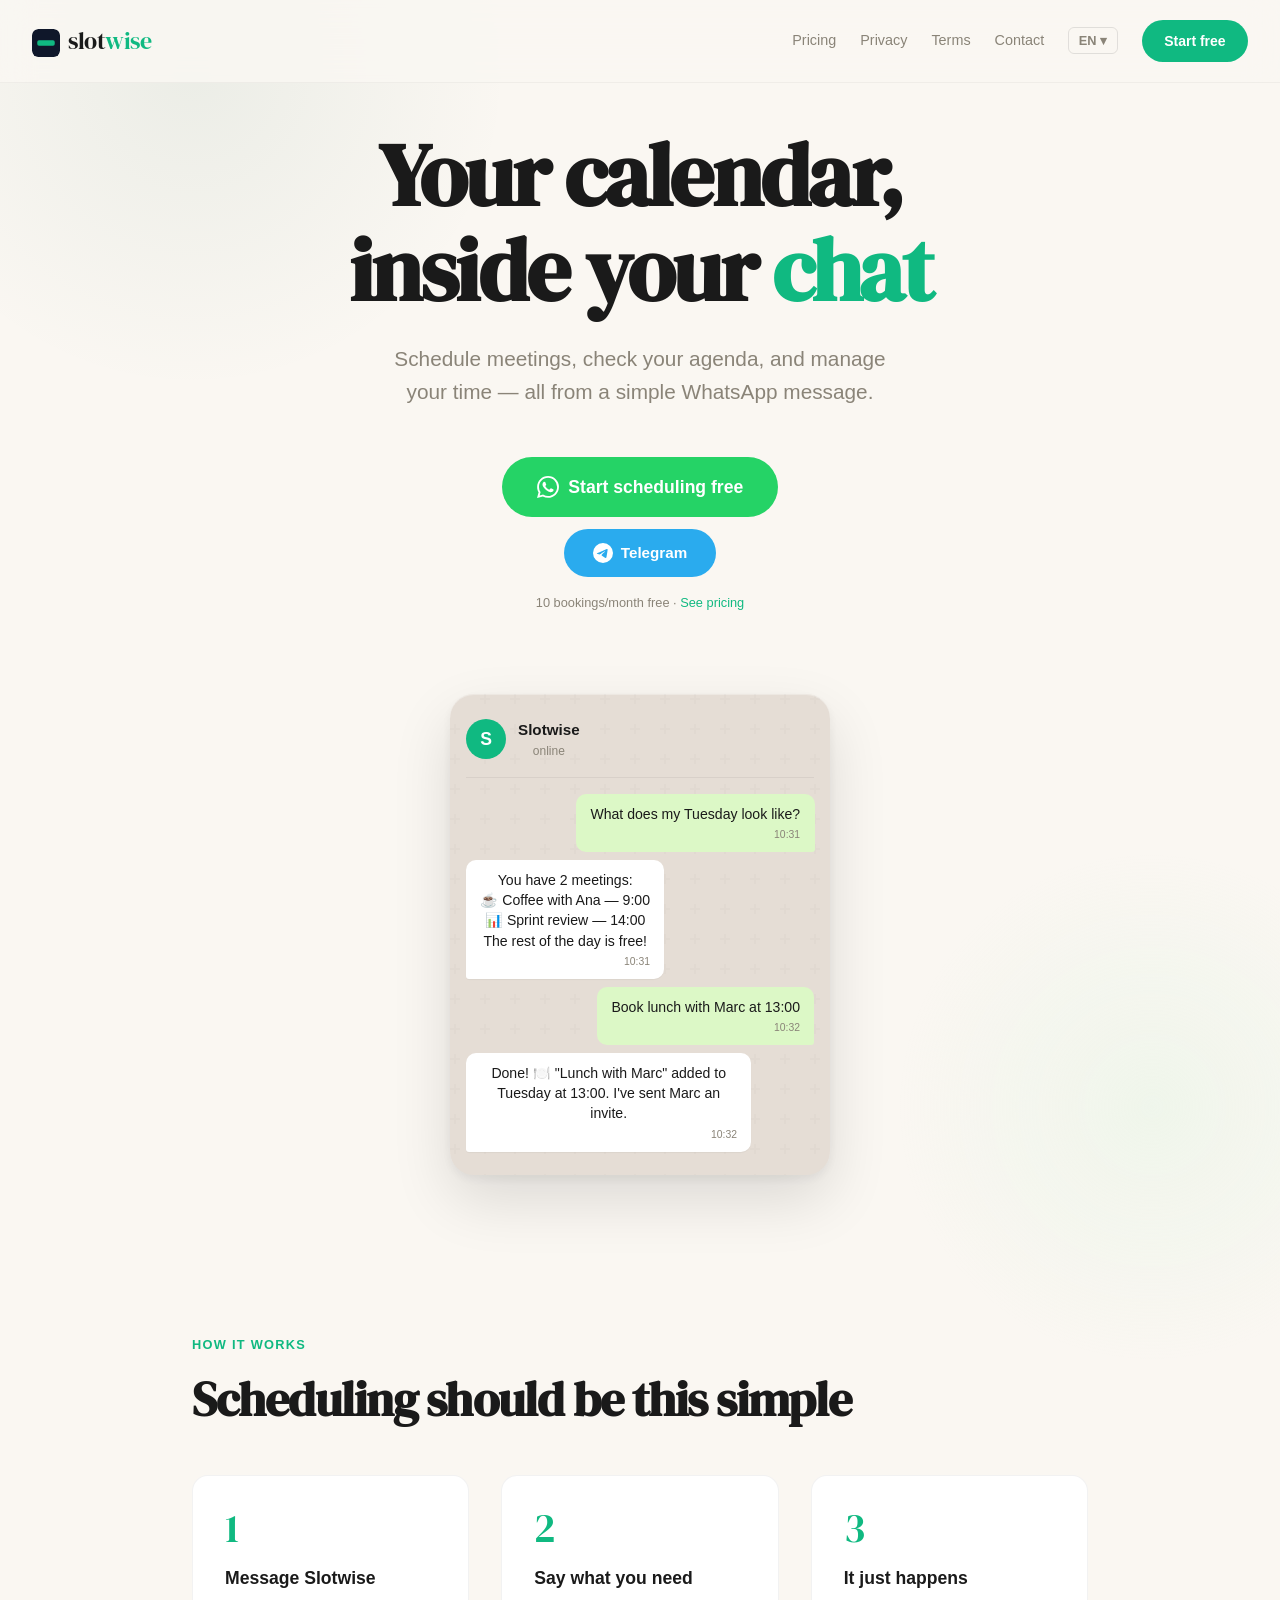
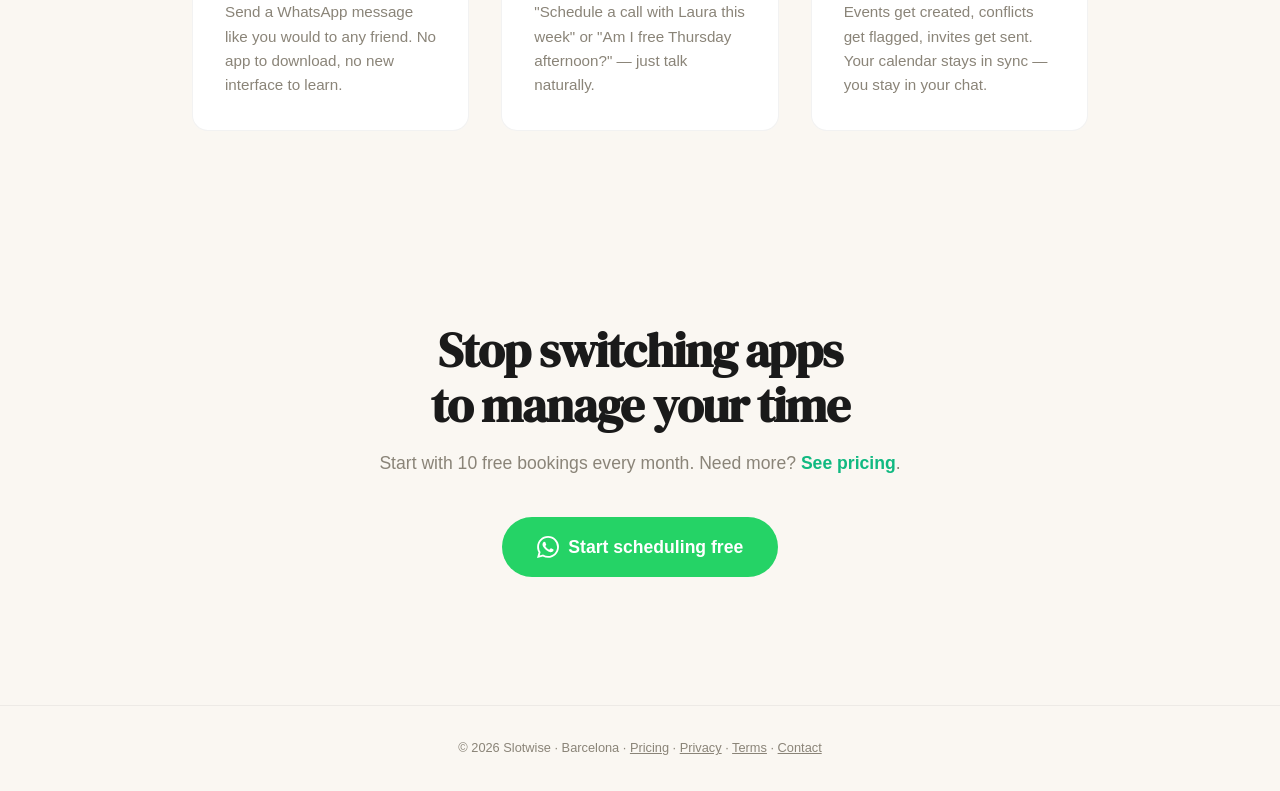
==== commit c5871c84: "Activate Telegram CTA button with live bot link Co-Authored-By: Claude Opus 4.6 <noreply@anthropic.c" ====
--- a/index.html
+++ b/index.html
@@ -47,10 +47,10 @@
       <svg viewBox="0 0 24 24"><path d="M17.472 14.382c-.297-.149-1.758-.867-2.03-.967-.273-.099-.471-.148-.67.15-.197.297-.767.966-.94 1.164-.173.199-.347.223-.644.075-.297-.15-1.255-.463-2.39-1.475-.883-.788-1.48-1.761-1.653-2.059-.173-.297-.018-.458.13-.606.134-.133.298-.347.446-.52.149-.174.198-.298.298-.497.099-.198.05-.371-.025-.52-.075-.149-.669-1.612-.916-2.207-.242-.579-.487-.5-.669-.51-.173-.008-.371-.01-.57-.01-.198 0-.52.074-.792.372-.272.297-1.04 1.016-1.04 2.479 0 1.462 1.065 2.875 1.213 3.074.149.198 2.096 3.2 5.077 4.487.709.306 1.262.489 1.694.625.712.227 1.36.195 1.871.118.571-.085 1.758-.719 2.006-1.413.248-.694.248-1.289.173-1.413-.074-.124-.272-.198-.57-.347m-5.421 7.403h-.004a9.87 9.87 0 01-5.031-1.378l-.361-.214-3.741.982.998-3.648-.235-.374a9.86 9.86 0 01-1.51-5.26c.001-5.45 4.436-9.884 9.888-9.884 2.64 0 5.122 1.03 6.988 2.898a9.825 9.825 0 012.893 6.994c-.003 5.45-4.437 9.884-9.885 9.884m8.413-18.297A11.815 11.815 0 0012.05 0C5.495 0 .16 5.335.157 11.892c0 2.096.547 4.142 1.588 5.945L.057 24l6.305-1.654a11.882 11.882 0 005.683 1.448h.005c6.554 0 11.89-5.335 11.893-11.893a11.821 11.821 0 00-3.48-8.413z"/></svg>
       <span data-i18n="hero.wa_cta">Start scheduling free</span>
     </a>
-    <span class="tg-cta">
+    <a href="https://t.me/slotwise_bot" target="_blank" rel="noopener" class="tg-cta">
       <svg viewBox="0 0 24 24"><path d="M11.944 0A12 12 0 0 0 0 12a12 12 0 0 0 12 12 12 12 0 0 0 12-12A12 12 0 0 0 12 0a12 12 0 0 0-.056 0zm4.962 7.224c.1-.002.321.023.465.14a.506.506 0 0 1 .171.325c.016.093.036.306.02.472-.18 1.898-.962 6.502-1.36 8.627-.168.9-.499 1.201-.82 1.23-.696.065-1.225-.46-1.9-.902-1.056-.693-1.653-1.124-2.678-1.8-1.185-.78-.417-1.21.258-1.91.177-.184 3.247-2.977 3.307-3.23.007-.032.014-.15-.056-.212s-.174-.041-.249-.024c-.106.024-1.793 1.14-5.061 3.345-.479.33-.913.49-1.302.48-.428-.008-1.252-.241-1.865-.44-.752-.245-1.349-.374-1.297-.789.027-.216.325-.437.893-.663 3.498-1.524 5.83-2.529 6.998-3.014 3.332-1.386 4.025-1.627 4.476-1.635z"/></svg>
-      <span data-i18n="hero.tg_label">Telegram</span> <span class="tg-badge" data-i18n="hero.tg_badge">Coming soon</span>
-    </span>
+      <span data-i18n="hero.tg_label">Telegram</span>
+    </a>
   </div>
   <p class="form-note" data-i18n="hero.note">10 bookings/month free · <a href="/pricing.html" style="color:var(--accent);text-decoration:none">See pricing</a></p>
 
--- a/css/index.css
+++ b/css/index.css
@@ -60,10 +60,15 @@
   color: #fff;
   border: none;
   border-radius: 100px;
-  cursor: default;
+  cursor: pointer;
   text-decoration: none;
-  opacity: 0.7;
-  position: relative;
+  opacity: 1;
+  position: relative;
+  transition: opacity 0.2s;
+}
+
+.tg-cta:hover {
+  opacity: 0.85;
 }
 
 .tg-cta svg {
@@ -72,15 +77,6 @@
   fill: currentColor;
 }
 
-.tg-cta .tg-badge {
-  font-size: 0.65rem;
-  font-weight: 600;
-  text-transform: uppercase;
-  letter-spacing: 0.05em;
-  background: rgba(255,255,255,0.25);
-  padding: 0.15rem 0.5rem;
-  border-radius: 100px;
-}
 
 /* ── H1 ── */
 h1 {
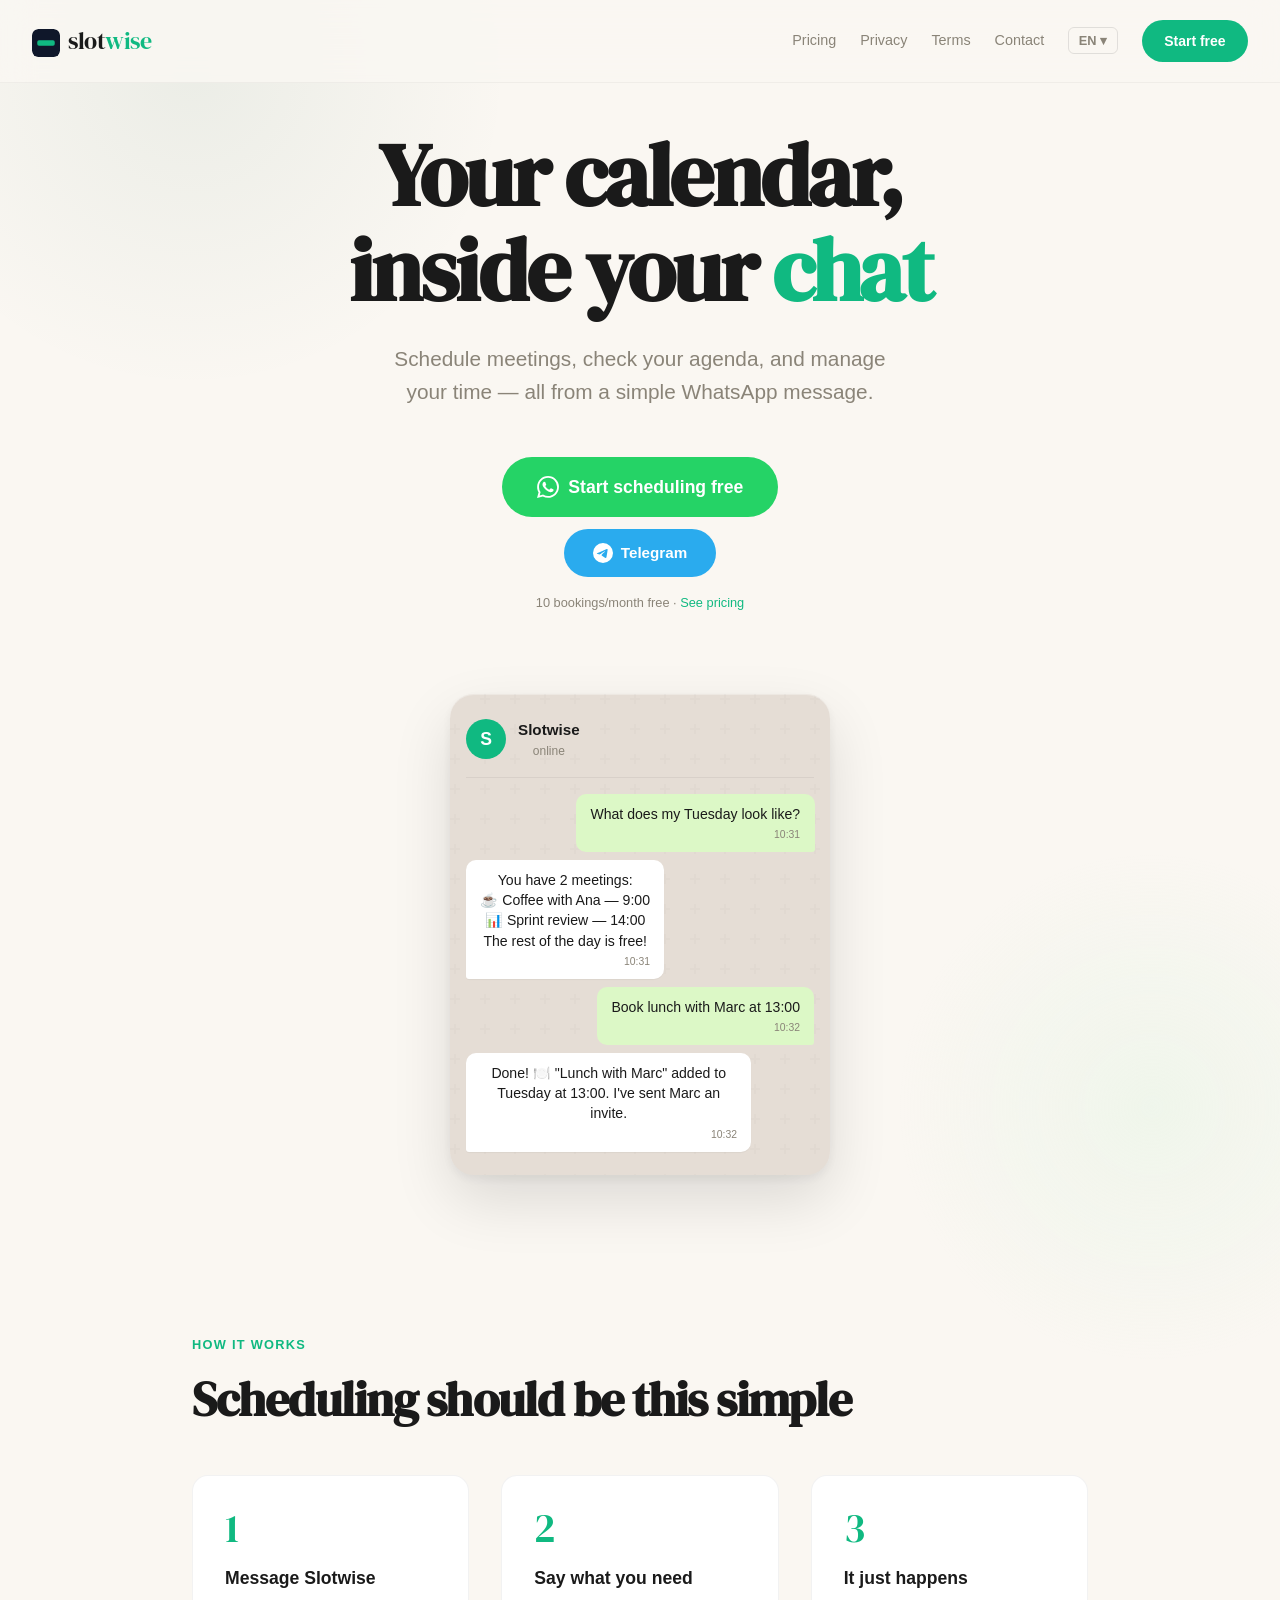
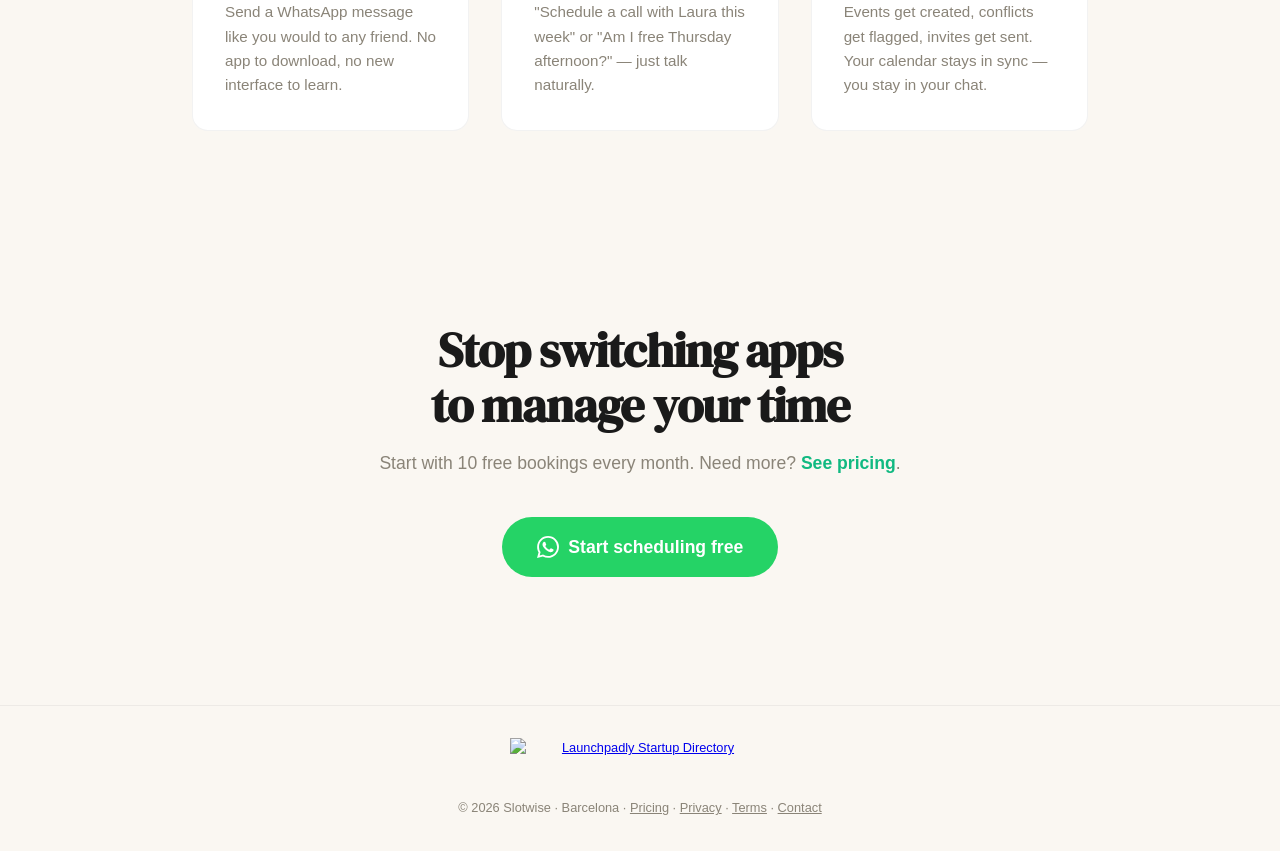
==== commit 46cce28c: "Add Launchpadly listed-on badge to homepage footer Co-Authored-By: Claude Fable 5 <noreply@anthropic" ====
--- a/index.html
+++ b/index.html
@@ -47,7 +47,7 @@
       <svg viewBox="0 0 24 24"><path d="M17.472 14.382c-.297-.149-1.758-.867-2.03-.967-.273-.099-.471-.148-.67.15-.197.297-.767.966-.94 1.164-.173.199-.347.223-.644.075-.297-.15-1.255-.463-2.39-1.475-.883-.788-1.48-1.761-1.653-2.059-.173-.297-.018-.458.13-.606.134-.133.298-.347.446-.52.149-.174.198-.298.298-.497.099-.198.05-.371-.025-.52-.075-.149-.669-1.612-.916-2.207-.242-.579-.487-.5-.669-.51-.173-.008-.371-.01-.57-.01-.198 0-.52.074-.792.372-.272.297-1.04 1.016-1.04 2.479 0 1.462 1.065 2.875 1.213 3.074.149.198 2.096 3.2 5.077 4.487.709.306 1.262.489 1.694.625.712.227 1.36.195 1.871.118.571-.085 1.758-.719 2.006-1.413.248-.694.248-1.289.173-1.413-.074-.124-.272-.198-.57-.347m-5.421 7.403h-.004a9.87 9.87 0 01-5.031-1.378l-.361-.214-3.741.982.998-3.648-.235-.374a9.86 9.86 0 01-1.51-5.26c.001-5.45 4.436-9.884 9.888-9.884 2.64 0 5.122 1.03 6.988 2.898a9.825 9.825 0 012.893 6.994c-.003 5.45-4.437 9.884-9.885 9.884m8.413-18.297A11.815 11.815 0 0012.05 0C5.495 0 .16 5.335.157 11.892c0 2.096.547 4.142 1.588 5.945L.057 24l6.305-1.654a11.882 11.882 0 005.683 1.448h.005c6.554 0 11.89-5.335 11.893-11.893a11.821 11.821 0 00-3.48-8.413z"/></svg>
       <span data-i18n="hero.wa_cta">Start scheduling free</span>
     </a>
-    <a href="https://t.me/slotwise_bot" target="_blank" rel="noopener" class="tg-cta">
+    <a href="#" onclick="window.open(getTelegramLink(),'_blank');return false" class="tg-cta">
       <svg viewBox="0 0 24 24"><path d="M11.944 0A12 12 0 0 0 0 12a12 12 0 0 0 12 12 12 12 0 0 0 12-12A12 12 0 0 0 12 0a12 12 0 0 0-.056 0zm4.962 7.224c.1-.002.321.023.465.14a.506.506 0 0 1 .171.325c.016.093.036.306.02.472-.18 1.898-.962 6.502-1.36 8.627-.168.9-.499 1.201-.82 1.23-.696.065-1.225-.46-1.9-.902-1.056-.693-1.653-1.124-2.678-1.8-1.185-.78-.417-1.21.258-1.91.177-.184 3.247-2.977 3.307-3.23.007-.032.014-.15-.056-.212s-.174-.041-.249-.024c-.106.024-1.793 1.14-5.061 3.345-.479.33-.913.49-1.302.48-.428-.008-1.252-.241-1.865-.44-.752-.245-1.349-.374-1.297-.789.027-.216.325-.437.893-.663 3.498-1.524 5.83-2.529 6.998-3.014 3.332-1.386 4.025-1.627 4.476-1.635z"/></svg>
       <span data-i18n="hero.tg_label">Telegram</span>
     </a>
@@ -105,6 +105,11 @@
 </section>
 
 <footer>
+  <!-- Launchpadly — Slotwise (listed-on) -->
+  <a href="https://launchpadly.co/startup/slotwise?ref=badge" target="_blank" rel="noopener noreferrer" data-launchpadly-badge="slotwise" data-launchpadly-badge-variant="listed-on" style="display:inline-block;margin-bottom:12px;">
+    <img src="https://launchpadly.co/embed/badges/startup/slotwise.svg?variant=listed-on" alt="Launchpadly Startup Directory" width="260" height="48" style="display:block;border:0;" loading="lazy" />
+  </a>
+  <br>
   <span data-i18n="footer.text">&copy; 2026 Slotwise · Barcelona</span> · <a href="/pricing.html" style="color: #8A8478;" data-i18n="nav.pricing">Pricing</a> · <a href="/privacy.html" style="color: #8A8478;" data-i18n="nav.privacy">Privacy</a> · <a href="/terms.html" style="color: #8A8478;" data-i18n="nav.terms">Terms</a> · <a href="/contact.html" style="color: #8A8478;" data-i18n="nav.contact">Contact</a>
 </footer>
 
